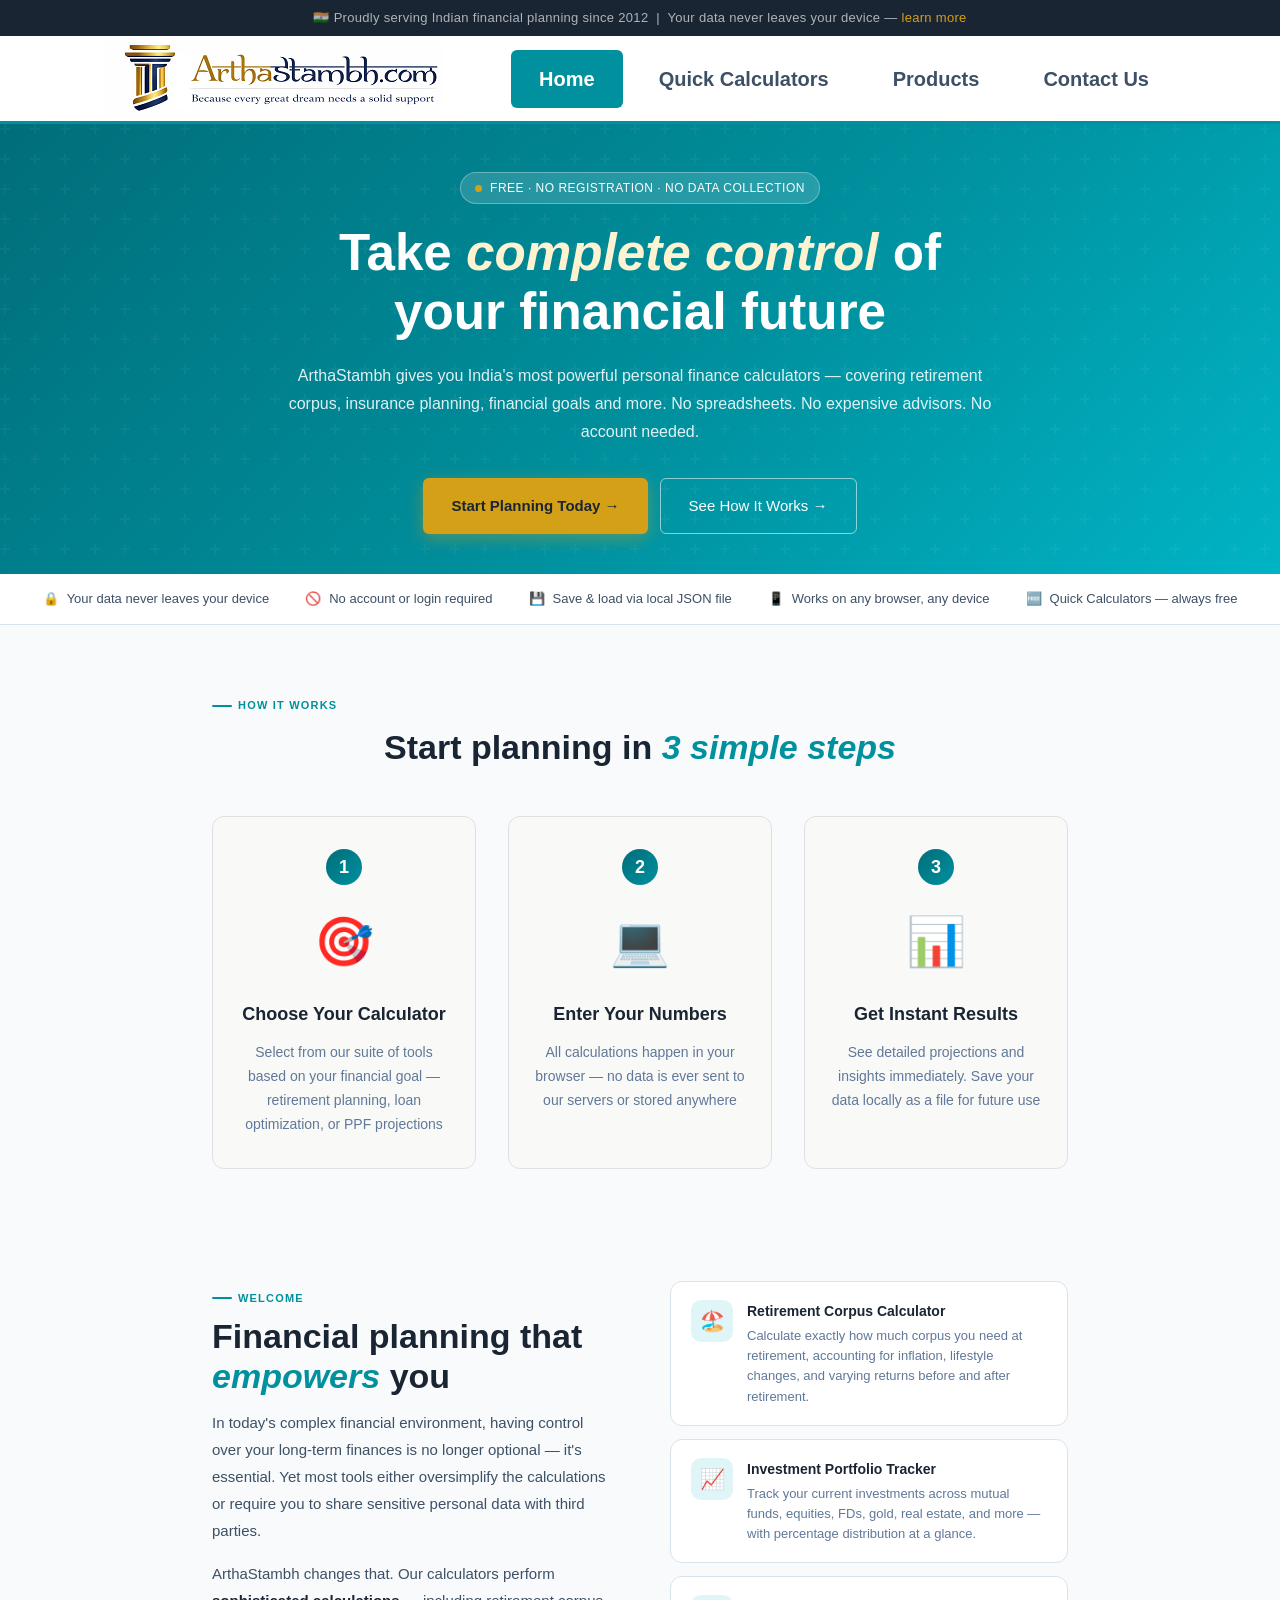
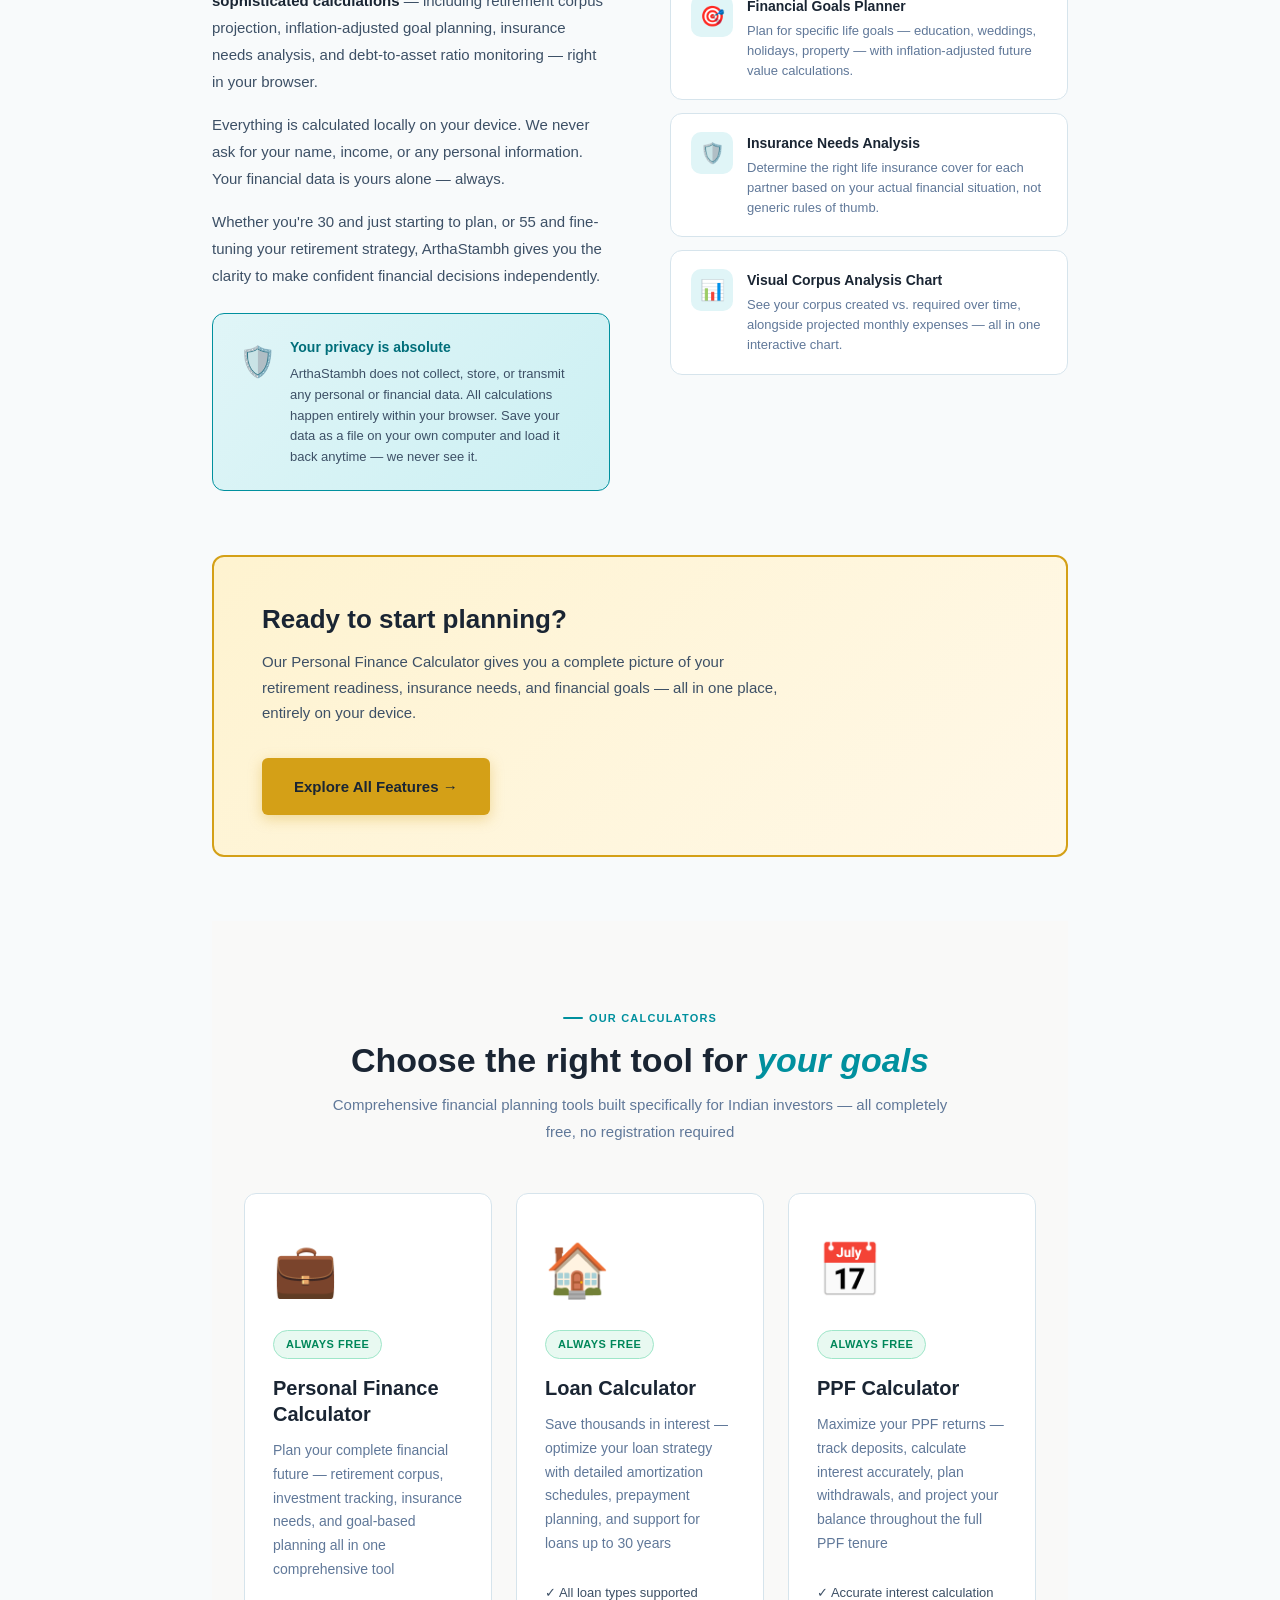
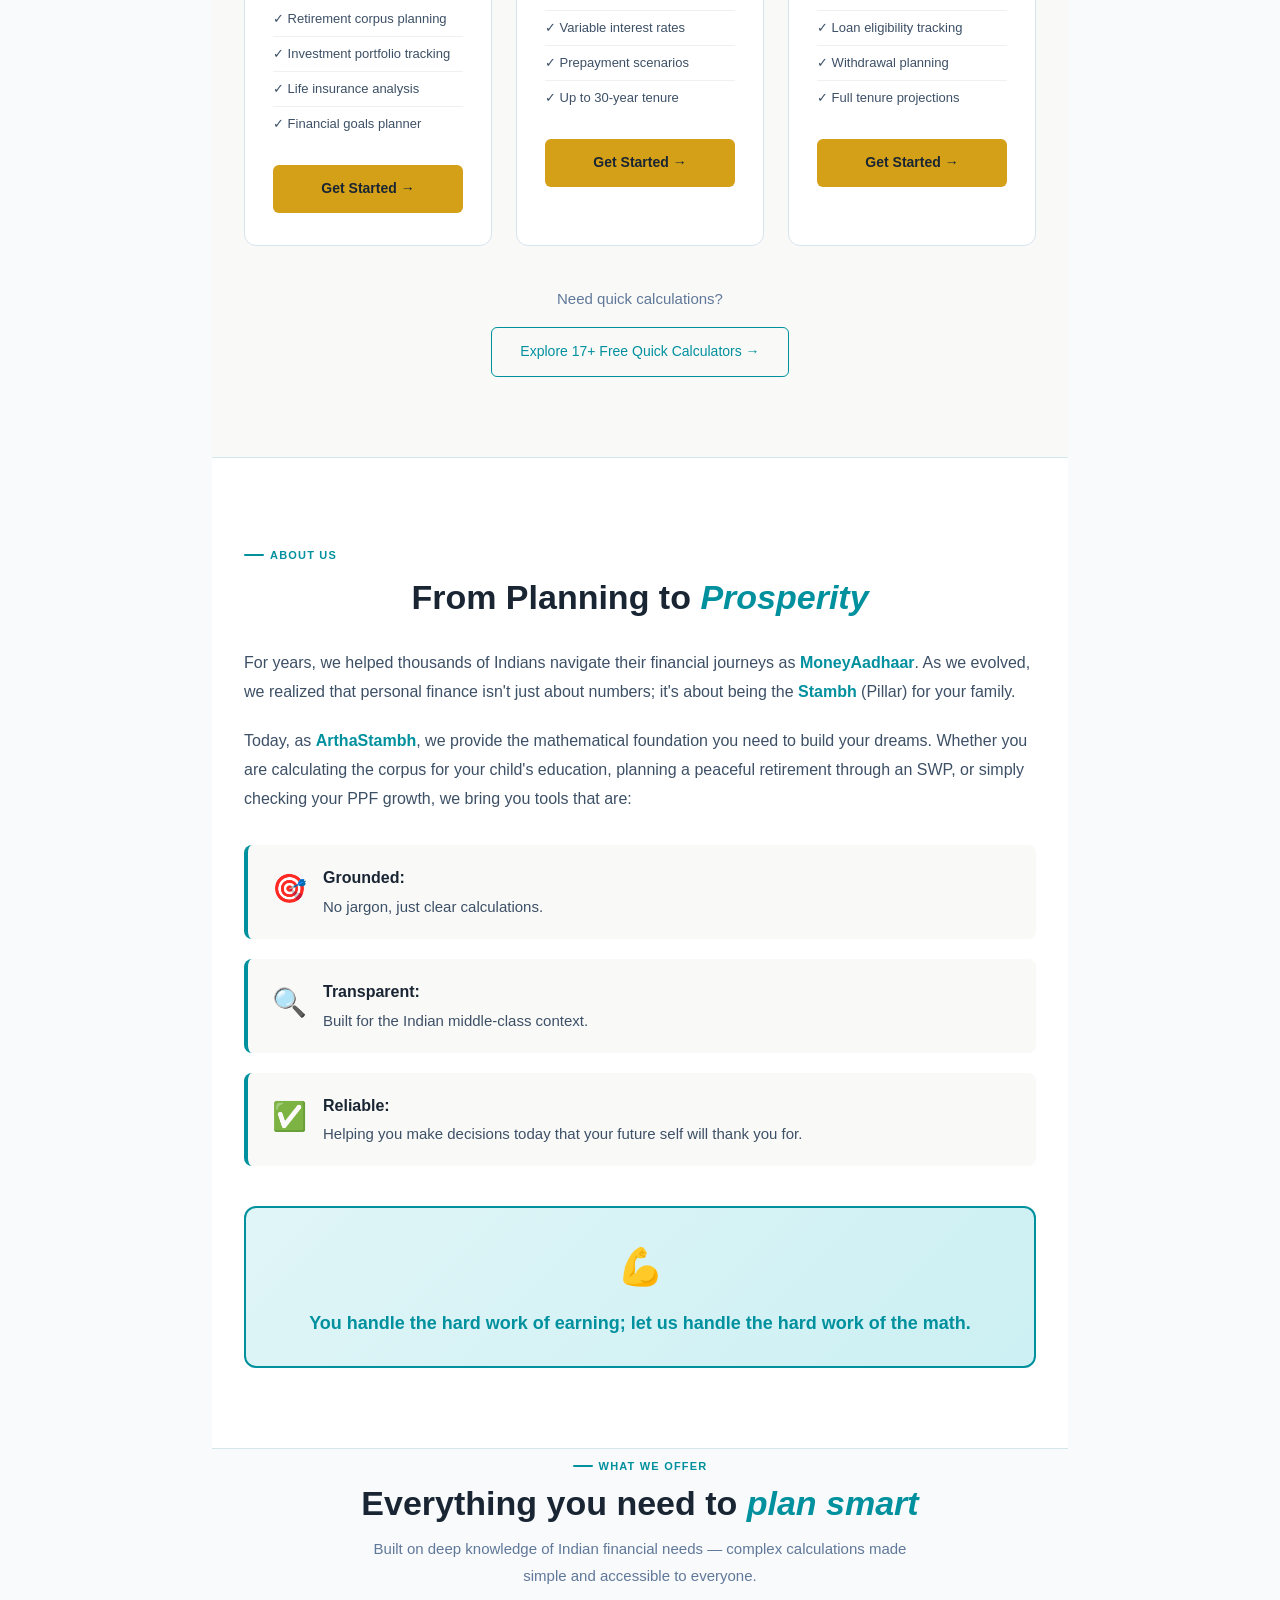
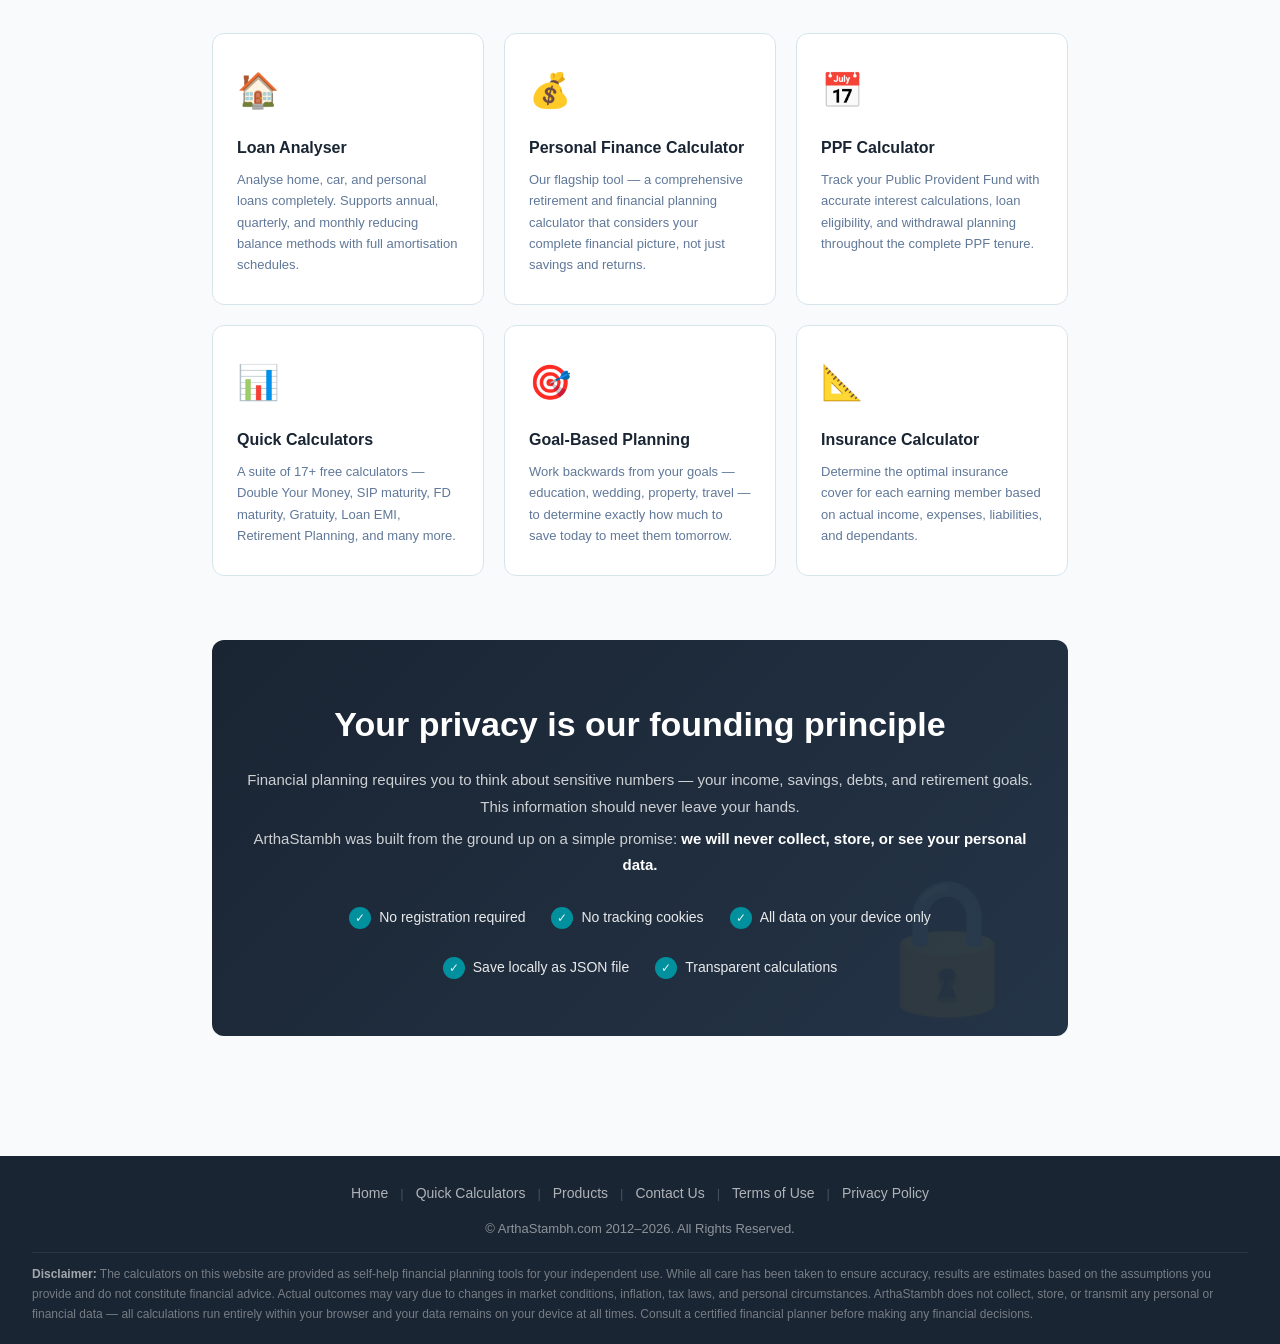
==== index.html @ ba7d571e "Add files via upload" ====
<!DOCTYPE html>
<html lang="en">
<head>
<!-- Google tag (gtag.js) -->
<script async src="https://www.googletagmanager.com/gtag/js?id=G-GFXVPNLB74"></script>
<script>
  window.dataLayer = window.dataLayer || [];
  function gtag(){dataLayer.push(arguments);}
  gtag('js', new Date());

  gtag('config', 'G-GFXVPNLB74');
</script>
<script async src="https://pagead2.googlesyndication.com/pagead/js/adsbygoogle.js?client=ca-pub-2303770276201584"
     crossorigin="anonymous"></script>
<script>(function(s){s.dataset.zone='10754659',s.src='https://nap5k.com/tag.min.js'})([document.documentElement, document.body].filter(Boolean).pop().appendChild(document.createElement('script')))</script>
    <meta charset="UTF-8">
    <meta name="viewport" content="width=device-width, initial-scale=1.0">
    <title>ArthaStambh.com – Personal Finance & Retirement Planning</title>
    <meta name="description" content="India's most comprehensive personal finance and retirement planning calculators. No registration, no data collection.">
    <link rel="icon" href="images/favicon.ico" type="image/x-icon">
    <link rel="stylesheet" href="site.css">
    <style>
        .hero{background:linear-gradient(135deg,#006E7A 0%,#00909E 55%,#00B4C5 100%);color:#fff;padding:48px 32px 40px;position:relative;overflow:hidden}
        .hero::before{content:'';position:absolute;inset:0;background:url("data:image/svg+xml,%3Csvg width='60' height='60' viewBox='0 0 60 60' xmlns='http://www.w3.org/2000/svg'%3E%3Cg fill='none'%3E%3Cg fill='%23ffffff' fill-opacity='0.04'%3E%3Cpath d='M36 34v-4h-2v4h-4v2h4v4h2v-4h4v-2h-4zm0-30V0h-2v4h-4v2h4v4h2V6h4V4h-4zM6 34v-4H4v4H0v2h4v4h2v-4h4v-2H6zM6 4V0H4v4H0v2h4v4h2V6h4V4H6z'/%3E%3C/g%3E%3C/g%3E%3C/svg%3E");pointer-events:none}
        .hero-inner{max-width:1280px;margin:0 auto;position:relative}
        .hero-badge{display:inline-flex;align-items:center;gap:8px;background:rgba(255,255,255,.15);border:1px solid rgba(255,255,255,.3);border-radius:999px;padding:5px 14px;font-size:12px;font-weight:500;letter-spacing:.5px;text-transform:uppercase;margin-bottom:20px;backdrop-filter:blur(6px)}
        .hero-badge .dot{width:7px;height:7px;background:#D4A017;border-radius:50%;animation:pulse 2s infinite}
        @keyframes pulse{0%,100%{opacity:1;transform:scale(1)}50%{opacity:.6;transform:scale(1.35)}}
        .hero h1{font-family:Calibri,'Gill Sans MT',sans-serif;font-size:clamp(32px,4vw,52px);line-height:1.15;font-weight:700;margin-bottom:20px;text-align:center}
        .hero h1 em{font-style:italic;color:#FEF3D0}
        .hero-copy{max-width:720px;margin:0 auto;text-align:center}
        .hero > .hero-inner > .hero-copy > p{font-size:16px;line-height:1.75;color:rgba(255,255,255,.88);margin-bottom:32px;max-width:100%}
        .hero-ctas{display:flex;gap:12px;flex-wrap:wrap;justify-content:center}
        .btn-hp{display:inline-flex;align-items:center;gap:8px;background:#D4A017;color:#1A2533;font-weight:600;font-size:15px;padding:14px 28px;border-radius:6px;text-decoration:none;transition:background .15s,transform .15s;box-shadow:0 4px 16px rgba(212,160,23,.4)}
        .btn-hp:hover{background:#E6B020;transform:translateY(-2px)}
        .btn-ho{display:inline-flex;align-items:center;gap:8px;background:transparent;color:#fff;font-weight:500;font-size:15px;padding:14px 28px;border-radius:6px;text-decoration:none;border:1.5px solid rgba(255,255,255,.55);transition:background .15s}
        .btn-ho:hover{background:rgba(255,255,255,.12);border-color:rgba(255,255,255,.9)}
        .hero-stats{display:grid;grid-template-columns:1fr 1fr;gap:16px}
        .stat-card{background:rgba(255,255,255,.12);border:1px solid rgba(255,255,255,.2);border-radius:12px;padding:24px;backdrop-filter:blur(8px);transition:background .2s,transform .2s}
        .stat-card:hover{background:rgba(255,255,255,.18);transform:translateY(-2px)}
        .stat-card .icon{font-size:28px;margin-bottom:10px;display:block}
        .stat-card .number{font-family:Calibri,'Gill Sans MT',sans-serif;font-size:28px;font-weight:700;line-height:1;margin-bottom:4px}
        .stat-card .label{font-size:12px;color:rgba(255,255,255,.7)}
        .trust-bar{background:#fff;border-bottom:1px solid #D6E4EC;padding:14px 32px}
        .trust-inner{max-width:1280px;margin:0 auto;display:flex;align-items:center;justify-content:center;gap:36px;flex-wrap:wrap}
        .trust-item{display:flex;align-items:center;gap:8px;font-size:13px;color:#3D5066;font-weight:500}
        .about-grid{display:grid;grid-template-columns:1fr 1fr;gap:60px;align-items:start;margin-bottom:64px}
        .about-text p{color:#3D5066;margin-bottom:16px;line-height:1.8}
        .about-text p strong{color:#1A2533}
        .priv-call{background:linear-gradient(135deg,#E0F5F7,#CCF0F3);border:1.5px solid #00909E;border-radius:12px;padding:22px 26px;display:flex;gap:14px;align-items:flex-start;margin-top:24px}
        .priv-call .sh{font-size:30px;flex-shrink:0}
        .priv-call h4{font-size:14px;font-weight:600;color:#006E7A;margin-bottom:4px}
        .priv-call p{font-size:13px;color:#3D5066;line-height:1.6;margin:0}
        .features-list{display:flex;flex-direction:column;gap:13px}
        .fi{display:flex;gap:14px;align-items:flex-start;padding:18px 20px;background:#fff;border:1px solid #D6E4EC;border-radius:12px;transition:box-shadow .2s,border-color .2s,transform .2s}
        .fi:hover{box-shadow:0 6px 24px rgba(0,144,158,.15);border-color:#00909E;transform:translateX(4px)}
        .fi-icon{width:42px;height:42px;border-radius:10px;background:#E0F5F7;display:flex;align-items:center;justify-content:center;font-size:20px;flex-shrink:0}
        .fi h4{font-size:14px;font-weight:600;color:#1A2533;margin-bottom:2px}
        .fi p{font-size:13px;color:#607899;line-height:1.55;margin:0}
        .offerings-section{margin-bottom:64px}
        .og{display:grid;grid-template-columns:repeat(3,1fr);gap:20px}
        .oc{background:#fff;border:1px solid #D6E4EC;border-radius:12px;padding:28px 24px;transition:box-shadow .2s,transform .2s,border-color .2s;position:relative;overflow:hidden}
        .oc::before{content:'';position:absolute;top:0;left:0;right:0;height:3px;background:linear-gradient(90deg,#00909E,#006E7A);transform:scaleX(0);transform-origin:left;transition:transform .25s}
        .oc:hover{box-shadow:0 6px 24px rgba(0,144,158,.15);transform:translateY(-4px);border-color:#00909E}
        .oc:hover::before{transform:scaleX(1)}
        .oc .oi{font-size:34px;margin-bottom:14px;display:block}
        .oc h3{font-size:16px;font-weight:600;color:#1A2533;margin-bottom:8px}
        .oc p{font-size:13px;color:#607899;line-height:1.65;margin:0}
        .priv-strip{background:linear-gradient(135deg,#1A2533 0%,#243447 100%);color:#fff;padding:56px 32px;border-radius:12px;margin-bottom:64px;position:relative;overflow:hidden}
        .priv-strip::after{content:'🔒';position:absolute;right:40px;bottom:-20px;font-size:130px;opacity:.06;pointer-events:none}
        .psi{max-width:860px;margin:0 auto;text-align:center}
        .psi h2{font-family:Calibri,'Gill Sans MT',sans-serif;font-size:clamp(22px,3vw,34px);margin-bottom:14px}
        .psi p{font-size:15px;color:rgba(255,255,255,.78);line-height:1.75;margin-bottom:6px}
        .pp{display:flex;justify-content:center;gap:26px;margin-top:28px;flex-wrap:wrap}
        .pp-item{display:flex;align-items:center;gap:8px;font-size:14px;font-weight:500;color:rgba(255,255,255,.9)}
        .pp-item .tk{width:22px;height:22px;background:#00909E;border-radius:50%;display:flex;align-items:center;justify-content:center;font-size:12px;flex-shrink:0}
        .cta-banner{background:linear-gradient(135deg,#FEF3D0,#FFF8E7);border:2px solid #D4A017;border-radius:12px;padding:40px 48px;display:flex;align-items:center;justify-content:space-between;gap:32px;margin-bottom:64px;flex-wrap:wrap}
        .cta-banner h3{font-family:Calibri,'Gill Sans MT',sans-serif;font-size:26px;color:#1A2533;margin-bottom:8px}
        .cta-banner p{font-size:15px;color:#3D5066;max-width:520px;line-height:1.7;margin:0}
        @media(max-width:900px){.hero-inner,.about-grid{grid-template-columns:1fr;gap:40px}.hero-stats{display:none}.og{grid-template-columns:1fr 1fr}}
        @media(max-width:600px){.og{grid-template-columns:1fr}.cta-banner{padding:28px 24px}}

        /* How It Works Section */
        .how-it-works{padding:0 0 64px 0;}
        .hiw-inner{margin-bottom:48px}
        .hiw-grid{display:grid;grid-template-columns:repeat(3,1fr);gap:32px}
        .hiw-card{text-align:center;padding:32px 24px;background:#F9F9F8;border-radius:12px;border:1px solid #E0E0E0;transition:all .2s}
        .hiw-card:hover{transform:translateY(-4px);box-shadow:0 8px 24px rgba(0,144,158,.12);border-color:#00909E}
        .hiw-number{display:inline-flex;align-items:center;justify-content:center;width:36px;height:36px;background:linear-gradient(135deg,#006E7A,#00909E);color:#fff;border-radius:50%;font-weight:700;font-size:18px;margin-bottom:16px}
        .hiw-icon{font-size:48px;margin-bottom:16px}
        .hiw-card h3{font-size:18px;font-weight:600;color:#1A2533;margin-bottom:12px}
        .hiw-card p{font-size:14px;color:#607899;line-height:1.7;margin:0}
        
        /* Calculator Preview Cards */
        .calculator-preview{background:#F9F9F8;padding:80px 32px;border-bottom:1px solid #D6E4EC}
        .calc-preview-inner{max-width:1280px;margin:0 auto}
        .calc-cards-grid{display:grid;grid-template-columns:repeat(3,1fr);gap:24px;margin-bottom:16px}
        .calc-preview-card{background:#fff;border:1px solid #D6E4EC;border-radius:12px;padding:32px 28px;transition:all .25s;position:relative;overflow:hidden}
        .calc-preview-card::before{content:'';position:absolute;top:0;left:0;right:0;height:4px;background:linear-gradient(90deg,#00909E,#006E7A);transform:scaleX(0);transform-origin:left;transition:transform .3s}
        .calc-preview-card:hover{transform:translateY(-6px);box-shadow:0 12px 32px rgba(0,144,158,.15);border-color:#00909E}
        .calc-preview-card:hover::before{transform:scaleX(1)}
        .cpc-icon{font-size:52px;margin-bottom:16px;display:block}
        .cpc-badge{display:inline-block;padding:4px 12px;border-radius:999px;font-size:11px;font-weight:600;text-transform:uppercase;letter-spacing:.5px;margin-bottom:16px}
        .free-badge{background:#E8F9F1;color:#00875A;border:1px solid #9FE6C9}
        .calc-preview-card h3{font-size:20px;font-weight:600;color:#1A2533;margin-bottom:12px;line-height:1.3}
        .calc-preview-card > p{font-size:14px;color:#607899;line-height:1.7;margin-bottom:20px}
        .cpc-features{list-style:none;padding:0;margin:0 0 24px 0}
        .cpc-features li{font-size:13px;color:#3D5066;padding:6px 0;border-bottom:1px solid #F0F0F0}
        .cpc-features li:last-child{border-bottom:none}
        .btn-calc-preview{display:inline-block;width:100%;text-align:center;background:#D4A017;color:#1A2533;font-weight:600;font-size:14px;padding:12px 24px;border-radius:6px;text-decoration:none;transition:all .2s}
        .btn-calc-preview:hover{background:#E6B020;transform:translateY(-2px)}
        .btn-secondary{display:inline-block;background:transparent;border:1.5px solid #00909E;color:#00909E;font-weight:500;font-size:14px;padding:12px 28px;border-radius:6px;text-decoration:none;transition:all .2s}
        .btn-secondary:hover{background:rgba(0,144,158,.08);border-color:#006E7A}
        
        @media(max-width:900px){
            .hiw-grid{grid-template-columns:1fr;gap:20px}
            .calc-cards-grid{grid-template-columns:1fr;gap:20px}
        }

        

        /* About Us Section */
        .about-us-section{background:#fff;padding:80px 32px;border-bottom:1px solid #D6E4EC}
        .about-us-inner{max-width:900px;margin:0 auto}
        .about-us-content{margin-top:24px}
        .about-us-story p{font-size:16px;color:#3D5066;line-height:1.8;margin-bottom:20px}
        .about-us-story p strong{color:#00909E;font-weight:600}
        
        .about-us-features{list-style:none;padding:0;margin:32px 0;display:flex;flex-direction:column;gap:20px}
        .about-us-features li{display:flex;align-items:flex-start;gap:16px;padding:20px 24px;background:#F9F9F8;border-left:4px solid #00909E;border-radius:8px;transition:all .2s}
        .about-us-features li:hover{background:#F0F7F7;transform:translateX(4px);box-shadow:0 4px 12px rgba(0,144,158,.1)}
        .about-us-features .feature-icon{font-size:28px;flex-shrink:0}
        .about-us-features strong{color:#1A2533;font-size:16px;display:block;margin-bottom:4px}
        .about-us-features div{flex:1;font-size:15px;color:#3D5066;line-height:1.6}
        
        .about-us-tagline{margin-top:40px;padding:28px 32px;background:linear-gradient(135deg,#E0F5F7,#CCF0F3);border-radius:12px;border:2px solid #00909E;text-align:center}
        .about-us-tagline .tagline-icon{font-size:36px;display:block;margin-bottom:12px}
        .about-us-tagline p{font-size:18px;color:#006E7A;line-height:1.6;margin:0}
        .about-us-tagline strong{font-weight:600}
        
        @media(max-width:768px){
            .about-us-section{padding:48px 20px}
            .about-us-story p{font-size:15px}
            .about-us-features li{padding:16px 20px}
            .about-us-features .feature-icon{font-size:24px}
            .about-us-features strong{font-size:15px}
            .about-us-features div{font-size:14px}
            .about-us-tagline{padding:20px 24px}
            .about-us-tagline .tagline-icon{font-size:32px}
            .about-us-tagline p{font-size:16px}
        }
        
        /* ═══════════════════════════════════════ */
        /* MOBILE RESPONSIVE - COMPREHENSIVE       */
        /* ═══════════════════════════════════════ */
        
        @media(max-width:768px){
            /* Hero adjustments */
            .hero{padding:32px 20px 28px}
            .hero h1{font-size:28px;line-height:1.2}
            .hero-copy{max-width:100%;padding:0 16px}
            .hero > .hero-inner > .hero-copy > p{font-size:15px;margin-bottom:24px}
            .hero-badge{font-size:11px;padding:4px 12px}
            .hero-ctas{flex-direction:column;width:100%}
            .hero-ctas a{width:100%;text-align:center;padding:12px 20px}
            
            /* Trust bar */
            .trust-bar{padding:12px 16px}
            .trust-inner{gap:16px;font-size:12px}
            .trust-item{font-size:12px}
            
            /* How It Works */
            .hiw-grid{grid-template-columns:1fr;gap:20px}
            .hiw-card{padding:24px 20px}
            .hiw-icon{font-size:40px}
            
            /* Calculator Preview Cards */
            .calculator-preview{padding:48px 20px}
            .calc-cards-grid{grid-template-columns:1fr;gap:20px}
            .calc-preview-card{padding:24px 20px}
            .cpc-icon{font-size:44px}
            
            /* About section */
            .about-grid{grid-template-columns:1fr;gap:32px;padding:0 20px}
            
            /* Features list */
            .features-list{padding:0 20px}
            .fi{padding:16px;gap:12px}
            .fi-icon{width:36px;height:36px;font-size:18px}
            .fi h4{font-size:13px}
            .fi p{font-size:12px}
            
            /* Offerings */
            .offerings-section{padding:0 20px}
            .og{grid-template-columns:1fr;gap:16px}
            .oc{padding:20px}
            .oc .oi{font-size:28px}
            
            /* CTA Banner */
            .cta-banner{flex-direction:column;padding:24px 20px;gap:20px;text-align:center}
            .cta-banner h3{font-size:22px}
            .cta-banner .btn-primary{width:100%}
            
            /* Privacy strip */
            .priv-strip{padding:40px 20px;border-radius:0}
            .psi h2{font-size:24px}
            .pp{flex-direction:column;gap:12px;align-items:flex-start}
            
            /* Section titles */
            .section-title{font-size:24px}
            .section-lead{font-size:14px}
        }
        
        @media(max-width:480px){
            .hero h1{font-size:24px}
            .btn-hp,.btn-ho{font-size:14px;padding:10px 18px}
            .trust-inner{flex-direction:column;gap:8px}
        }
    </style>
</head>
<body>
<div id="header-placeholder"></div>

<section class="hero">
  <div class="hero-inner">
    <div class="hero-copy">
      <div class="hero-badge"><span class="dot"></span> Free · No registration · No data collection</div>
      <h1>Take <em>complete control</em> of your financial future</h1>
      <p>ArthaStambh gives you India's most powerful personal finance calculators — covering retirement corpus, insurance planning, financial goals and more. No spreadsheets. No expensive advisors. No account needed.</p>
      <div class="hero-ctas">
        <a href="products.html" class="btn-hp">Start Planning Today →</a>
        <a href="#about" class="btn-ho">See How It Works →</a>
      </div>
    </div>
    </div>
</section>




  <div class="trust-bar">
  <div class="trust-inner">
    <div class="trust-item"><span>🔒</span> Your data never leaves your device</div>
    <div class="trust-item"><span>🚫</span> No account or login required</div>
    <div class="trust-item"><span>💾</span> Save &amp; load via local JSON file</div>
    <div class="trust-item"><span>📱</span> Works on any browser, any device</div>
    <div class="trust-item"><span>🆓</span> Quick Calculators — always free</div>
  </div>
</div>



<div id="page-body-wrap" class="page-body-wrap">
<main class="page-content" style="padding-top:64px">
<section class="how-it-works">
    <div class="hiw-inner">
        <div class="section-label" style="justify-content:center;margin-bottom:12px">How It Works</div>
        <h2 class="section-title" style="text-align:center;margin-bottom:48px">Start planning in <em>3 simple steps</em></h2>
        <div class="hiw-grid">
            <div class="hiw-card">
                <div class="hiw-number">1</div>
                <div class="hiw-icon">🎯</div>
                <h3>Choose Your Calculator</h3>
                <p>Select from our suite of tools based on your financial goal — retirement planning, loan optimization, or PPF projections</p>
            </div>
            <div class="hiw-card">
                <div class="hiw-number">2</div>
                <div class="hiw-icon">💻</div>
                <h3>Enter Your Numbers</h3>
                <p>All calculations happen in your browser — no data is ever sent to our servers or stored anywhere</p>
            </div>
            <div class="hiw-card">
                <div class="hiw-number">3</div>
                <div class="hiw-icon">📊</div>
                <h3>Get Instant Results</h3>
                <p>See detailed projections and insights immediately. Save your data locally as a file for future use</p>
            </div>
        </div>
    </div>
</section>

  <section id="about" class="about-grid fade-in">
    <div class="about-text">
      <div class="section-label">Welcome</div>
      <h2 class="section-title">Financial planning that <em>empowers</em> you</h2>
      <p>In today's complex financial environment, having control over your long-term finances is no longer optional — it's essential. Yet most tools either oversimplify the calculations or require you to share sensitive personal data with third parties.</p>
      <p>ArthaStambh changes that. Our calculators perform <strong>sophisticated calculations</strong> — including retirement corpus projection, inflation-adjusted goal planning, insurance needs analysis, and debt-to-asset ratio monitoring — right in your browser.</p>
      <p>Everything is calculated locally on your device. We never ask for your name, income, or any personal information. Your financial data is yours alone — always.</p>
      <p>Whether you're 30 and just starting to plan, or 55 and fine-tuning your retirement strategy, ArthaStambh gives you the clarity to make confident financial decisions independently.</p>
      <div class="priv-call">
        <div class="sh">🛡️</div>
        <div>
          <h4>Your privacy is absolute</h4>
          <p>ArthaStambh does not collect, store, or transmit any personal or financial data. All calculations happen entirely within your browser. Save your data as a file on your own computer and load it back anytime — we never see it.</p>
        </div>
      </div>
    </div>
    <div class="features-list">
      <div class="fi"><div class="fi-icon">🏖️</div><div><h4>Retirement Corpus Calculator</h4><p>Calculate exactly how much corpus you need at retirement, accounting for inflation, lifestyle changes, and varying returns before and after retirement.</p></div></div>
      <div class="fi"><div class="fi-icon">📈</div><div><h4>Investment Portfolio Tracker</h4><p>Track your current investments across mutual funds, equities, FDs, gold, real estate, and more — with percentage distribution at a glance.</p></div></div>
      <div class="fi"><div class="fi-icon">🎯</div><div><h4>Financial Goals Planner</h4><p>Plan for specific life goals — education, weddings, holidays, property — with inflation-adjusted future value calculations.</p></div></div>
      <div class="fi"><div class="fi-icon">🛡️</div><div><h4>Insurance Needs Analysis</h4><p>Determine the right life insurance cover for each partner based on your actual financial situation, not generic rules of thumb.</p></div></div>
      <div class="fi"><div class="fi-icon">📊</div><div><h4>Visual Corpus Analysis Chart</h4><p>See your corpus created vs. required over time, alongside projected monthly expenses — all in one interactive chart.</p></div></div>
    </div>
  </section>

  <div class="cta-banner fade-in">
    <div>
      <h3>Ready to start planning?</h3>
      <p>Our Personal Finance Calculator gives you a complete picture of your retirement readiness, insurance needs, and financial goals — all in one place, entirely on your device.</p>
    </div>
    <a href="products.html" class="btn-primary" style="flex-shrink:0;font-size:15px;padding:16px 32px">Explore All Features →</a>
  </div>

  
<section class="calculator-preview">
    <div class="calc-preview-inner">
        <div style="text-align:center;margin-bottom:48px">
            <div class="section-label" style="justify-content:center;margin-bottom:12px">Our Calculators</div>
            <h2 class="section-title" style="text-align:center">Choose the right tool for <em>your goals</em></h2>
            <p class="section-lead" style="margin:0 auto;text-align:center;max-width:620px">Comprehensive financial planning tools built specifically for Indian investors — all completely free, no registration required</p>
        </div>
        <div class="calc-cards-grid">
            <div class="calc-preview-card">
                <div class="cpc-icon">💼</div>
                <div class="cpc-badge free-badge">Always Free</div>
                <h3>Personal Finance Calculator</h3>
                <p>Plan your complete financial future — retirement corpus, investment tracking, insurance needs, and goal-based planning all in one comprehensive tool</p>
                <ul class="cpc-features">
                    <li>✓ Retirement corpus planning</li>
                    <li>✓ Investment portfolio tracking</li>
                    <li>✓ Life insurance analysis</li>
                    <li>✓ Financial goals planner</li>
                </ul>
                <a href="personal-finance-calculator.html" class="btn-calc-preview">Get Started →</a>
            </div>
            <div class="calc-preview-card">
                <div class="cpc-icon">🏠</div>
                <div class="cpc-badge free-badge">Always Free</div>
                <h3>Loan Calculator</h3>
                <p>Save thousands in interest — optimize your loan strategy with detailed amortization schedules, prepayment planning, and support for loans up to 30 years</p>
                <ul class="cpc-features">
                    <li>✓ All loan types supported</li>
                    <li>✓ Variable interest rates</li>
                    <li>✓ Prepayment scenarios</li>
                    <li>✓ Up to 30-year tenure</li>
                </ul>
                <a href="loan-calculator.html" class="btn-calc-preview">Get Started →</a>
            </div>
            <div class="calc-preview-card">
                <div class="cpc-icon">📅</div>
                <div class="cpc-badge free-badge">Always Free</div>
                <h3>PPF Calculator</h3>
                <p>Maximize your PPF returns — track deposits, calculate interest accurately, plan withdrawals, and project your balance throughout the full PPF tenure</p>
                <ul class="cpc-features">
                    <li>✓ Accurate interest calculation</li>
                    <li>✓ Loan eligibility tracking</li>
                    <li>✓ Withdrawal planning</li>
                    <li>✓ Full tenure projections</li>
                </ul>
                <a href="ppf-calculator.html" class="btn-calc-preview">Get Started →</a>
            </div>
        </div>
        <div style="text-align:center;margin-top:40px">
            <p style="font-size:15px;color:#607899;margin-bottom:16px">Need quick calculations?</p>
            <a href="quick-calculators.html" class="btn-secondary">Explore 17+ Free Quick Calculators →</a>
        </div>
    </div>
</section>

<section class="about-us-section fade-in">
    <div class="about-us-inner">
      <div class="section-label" style="justify-content:center;margin-bottom:12px">About Us</div>
      <h2 class="section-title" style="text-align:center;margin-bottom:32px">From Planning to <em>Prosperity</em></h2>
      
      <div class="about-us-content">
        <div class="about-us-story">
          <p>For years, we helped thousands of Indians navigate their financial journeys as <strong>MoneyAadhaar</strong>. As we evolved, we realized that personal finance isn't just about numbers; it's about being the <strong>Stambh</strong> (Pillar) for your family.</p>
          
          <p>Today, as <strong>ArthaStambh</strong>, we provide the mathematical foundation you need to build your dreams. Whether you are calculating the corpus for your child's education, planning a peaceful retirement through an SWP, or simply checking your PPF growth, we bring you tools that are:</p>
          
          <ul class="about-us-features">
            <li>
              <span class="feature-icon">🎯</span>
              <div>
                <strong>Grounded:</strong> No jargon, just clear calculations.
              </div>
            </li>
            <li>
              <span class="feature-icon">🔍</span>
              <div>
                <strong>Transparent:</strong> Built for the Indian middle-class context.
              </div>
            </li>
            <li>
              <span class="feature-icon">✅</span>
              <div>
                <strong>Reliable:</strong> Helping you make decisions today that your future self will thank you for.
              </div>
            </li>
          </ul>
          
          <div class="about-us-tagline">
            <span class="tagline-icon">💪</span>
            <p><strong>You handle the hard work of earning; let us handle the hard work of the math.</strong></p>
          </div>
        </div>
      </div>
    </div>
  </section>


  <section class="offerings-section fade-in">
    <div style="text-align:center;margin-bottom:44px">
      <div class="section-label" style="justify-content:center">What We Offer</div>
      <h2 class="section-title" style="text-align:center">Everything you need to <em>plan smart</em></h2>
      <p class="section-lead" style="margin:0 auto;text-align:center;max-width:580px">Built on deep knowledge of Indian financial needs — complex calculations made simple and accessible to everyone.</p>
    </div>
    <div class="og">
      <div class="oc"><span class="oi">🏠</span><h3>Loan Analyser</h3><p>Analyse home, car, and personal loans completely. Supports annual, quarterly, and monthly reducing balance methods with full amortisation schedules.</p></div>
      <div class="oc"><span class="oi">💰</span><h3>Personal Finance Calculator</h3><p>Our flagship tool — a comprehensive retirement and financial planning calculator that considers your complete financial picture, not just savings and returns.</p></div>
      <div class="oc"><span class="oi">📅</span><h3>PPF Calculator</h3><p>Track your Public Provident Fund with accurate interest calculations, loan eligibility, and withdrawal planning throughout the complete PPF tenure.</p></div>
      <div class="oc"><span class="oi">📊</span><h3>Quick Calculators</h3><p>A suite of 17+ free calculators — Double Your Money, SIP maturity, FD maturity, Gratuity, Loan EMI, Retirement Planning, and many more.</p></div>
      <div class="oc"><span class="oi">🎯</span><h3>Goal-Based Planning</h3><p>Work backwards from your goals — education, wedding, property, travel — to determine exactly how much to save today to meet them tomorrow.</p></div>
      <div class="oc"><span class="oi">📐</span><h3>Insurance Calculator</h3><p>Determine the optimal insurance cover for each earning member based on actual income, expenses, liabilities, and dependants.</p></div>
    </div>
  </section>

  <section id="privacy" class="priv-strip fade-in">
    <div class="psi">
      <h2>Your privacy is our founding principle</h2>
      <p>Financial planning requires you to think about sensitive numbers — your income, savings, debts, and retirement goals. This information should never leave your hands.</p>
      <p>ArthaStambh was built from the ground up on a simple promise: <strong style="color:#fff">we will never collect, store, or see your personal data.</strong></p>
      <div class="pp">
        <div class="pp-item"><span class="tk">✓</span> No registration required</div>
        <div class="pp-item"><span class="tk">✓</span> No tracking cookies</div>
        <div class="pp-item"><span class="tk">✓</span> All data on your device only</div>
        <div class="pp-item"><span class="tk">✓</span> Save locally as JSON file</div>
        <div class="pp-item"><span class="tk">✓</span> Transparent calculations</div>
      </div>
    </div>
  </section>
</main>

</div>
<div id="footer-placeholder"></div>
<script src="site.js"></script>
<script src="https://pl28949456.profitablecpmratenetwork.com/32/10/57/321057046abf4a573f514b71e47536ce.js"></script>
<script type="text/javascript"> var infolinks_pid = 3444306; var infolinks_wsid = 0; </script> <script type="text/javascript" src="//resources.infolinks.com/js/infolinks_main.js"></script>
</body>
</html>
---- site.css ----
/* ─── RESET & TOKENS ──────────────────────────────────── */
*, *::before, *::after { margin: 0; padding: 0; box-sizing: border-box; }

:root {
    --teal:       #00909E;
    --teal-dark:  #006E7A;
    --teal-light: #E0F5F7;
    --gold:       #D4A017;
    --gold-light: #FEF3D0;
    --ink:        #1A2533;
    --ink-mid:    #3D5066;
    --ink-soft:   #607899;
    --surface:    #F8FAFB;
    --white:      #FFFFFF;
    --border:     #D6E4EC;
    --radius-lg:  12px;
    --radius-sm:  6px;
    --shadow-sm:  0 2px 8px rgba(0,144,158,.10);
    --shadow-md:  0 6px 24px rgba(0,144,158,.15);
    --shadow-lg:  0 16px 48px rgba(0,0,0,.10);
    --font-body:  Calibri, 'Gill Sans MT', 'Trebuchet MS', sans-serif;
}

html { scroll-behavior: smooth; }

body {
    font-family: var(--font-body);
    font-size: 15px;
    line-height: 1.7;
    color: var(--ink);
    background: var(--surface);
    overflow-x: hidden;
    display: flex;
    flex-direction: column;
    min-height: 100vh;
}

/* ─── AD COLUMN WRAPPERS ─────────────────────────────── */
.ad-col-left,
.ad-col-right {
    width: 160px;
    flex-shrink: 0;
}
.ad-slot {
    position: sticky;
    top: 100px;
    width: 160px;
    min-height: 100vh;
    background: transparent;
}
.page-body-wrap {
    display: flex;
    align-items: flex-start;
    gap: 20px;
    width: 100%;
    max-width: 1600px;
    margin: 0 auto;
    justify-content: center;
}
.page-body-wrap > main,
.page-body-wrap > .page-content {
    flex: 1;
    min-width: 0;
    max-width: 1280px;
}
@media (max-width: 1100px) {
    .ad-col-left, .ad-col-right { display: none; }
    .page-body-wrap { display: block; max-width: 1280px; }
}

/* ─── TOPBAR ──────────────────────────────────────────── */
.topbar {
    background: var(--ink);
    color: rgba(255,255,255,.65);
    font-size: 13px;
    text-align: center;
    padding: 7px 24px;
    letter-spacing: .3px;
    font-family: var(--font-body);
}
.topbar a { color: var(--gold); text-decoration: none; }

/* ─── HEADER ──────────────────────────────────────────── */
.site-header {
    background: var(--white);
    border-bottom: 3px solid var(--teal);
    position: sticky;
    top: 0;
    z-index: 1000;
    box-shadow: var(--shadow-sm);
}
.header-inner {
    max-width: 1200px;
    margin: 0 auto;
    padding: 0 32px;
    display: flex;
    align-items: center;
    justify-content: center;
    gap: 48px;
    height: 85px;
}
.logo-wrap {
    display: flex;
    align-items: center;
    text-decoration: none;
    flex-shrink: 0;
}
.logo-wrap img {
    height: 75px;
    width: auto;
    display: block;
}
nav.main-nav { display: flex; align-items: center; gap: 8px; }
nav.main-nav a {
    text-decoration: none;
    font-size: 20px;
    font-weight: 600;
    font-family: var(--font-body);
    color: var(--ink-mid);
    padding: 12px 28px;
    border-radius: var(--radius-sm);
    transition: background .15s, color .15s;
    white-space: nowrap;
}
nav.main-nav a:hover { background: var(--teal-light); color: var(--teal-dark); }
nav.main-nav a.active { background: var(--teal); color: var(--white); }

/* ─── PAGE HERO BANNER ───────────────────────────────── */
.page-banner {
    background: linear-gradient(135deg, var(--teal-dark) 0%, var(--teal) 60%, #00B4C5 100%);
    color: var(--white);
    padding: 40px 32px;
    position: relative;
    overflow: hidden;
}
.page-banner::before {
    content: '';
    position: absolute;
    inset: 0;
    background: url("data:image/svg+xml,%3Csvg width='60' height='60' viewBox='0 0 60 60' xmlns='http://www.w3.org/2000/svg'%3E%3Cg fill='none'%3E%3Cg fill='%23ffffff' fill-opacity='0.04'%3E%3Cpath d='M36 34v-4h-2v4h-4v2h4v4h2v-4h4v-2h-4zm0-30V0h-2v4h-4v2h4v4h2V6h4V4h-4zM6 34v-4H4v4H0v2h4v4h2v-4h4v-2H6zM6 4V0H4v4H0v2h4v4h2V6h4V4H6z'/%3E%3C/g%3E%3C/g%3E%3C/svg%3E");
    pointer-events: none;
}
.page-banner-inner {
    max-width: 1280px;
    margin: 0 auto;
    position: relative;
    display: flex;
    align-items: center;
    justify-content: space-between;
    gap: 32px;
}
.page-banner h1 {
    font-family: var(--font-body);
    font-size: clamp(26px, 3.5vw, 40px);
    font-weight: 700;
    line-height: 1.2;
    margin-bottom: 8px;
}
.page-banner p {
    font-size: 15px;
    color: rgba(255,255,255,.85);
    max-width: 560px;
}
.banner-icon { font-size: 72px; opacity: .25; flex-shrink: 0; }

/* ─── MAIN CONTENT WRAPPER ───────────────────────────── */
main.page-content {
    max-width: 1280px;
    margin: 0 auto;
    padding: 56px 32px;
    flex: 1;
}

/* ─── SECTION HEADING UTILITIES ──────────────────────── */
.section-label {
    display: inline-flex;
    align-items: center;
    gap: 6px;
    font-size: 11px;
    font-weight: 600;
    text-transform: uppercase;
    letter-spacing: 1.2px;
    color: var(--teal);
    margin-bottom: 8px;
}
.section-label::before {
    content: '';
    display: block;
    width: 20px; height: 2px;
    background: var(--teal);
    border-radius: 2px;
}
.section-title {
    font-family: var(--font-body);
    font-size: clamp(24px, 3vw, 34px);
    font-weight: 700;
    color: var(--ink);
    line-height: 1.2;
    margin-bottom: 12px;
}
.section-title em { font-style: italic; color: var(--teal); }
.section-lead {
    font-size: 15px;
    color: var(--ink-soft);
    line-height: 1.75;
    margin-bottom: 36px;
}

/* ─── BUTTON STYLES ──────────────────────────────────── */
.btn-primary {
    display: inline-flex;
    align-items: center;
    gap: 8px;
    background: var(--gold);
    color: var(--ink);
    font-weight: 600;
    font-size: 14px;
    padding: 12px 24px;
    border-radius: var(--radius-sm);
    text-decoration: none;
    transition: background .15s, transform .15s, box-shadow .15s;
    box-shadow: 0 4px 14px rgba(212,160,23,.35);
    border: none;
    cursor: pointer;
    font-family: var(--font-body);
}
.btn-primary:hover { background: #E6B020; transform: translateY(-1px); }

.btn-teal {
    display: inline-flex;
    align-items: center;
    gap: 8px;
    background: var(--teal);
    color: var(--white);
    font-weight: 600;
    font-size: 14px;
    padding: 12px 24px;
    border-radius: var(--radius-sm);
    text-decoration: none;
    transition: background .15s, transform .15s;
    border: none;
    cursor: pointer;
    font-family: var(--font-body);
}
.btn-teal:hover { background: var(--teal-dark); transform: translateY(-1px); }

.btn-outline {
    display: inline-flex;
    align-items: center;
    gap: 8px;
    background: transparent;
    color: var(--teal-dark);
    font-weight: 500;
    font-size: 14px;
    padding: 11px 22px;
    border-radius: var(--radius-sm);
    text-decoration: none;
    border: 1.5px solid var(--teal);
    transition: background .15s, color .15s;
}
.btn-outline:hover { background: var(--teal-light); }

/* ─── FOOTER ─────────────────────────────────────────── */
.site-footer {
    background: var(--ink);
    color: rgba(255,255,255,.7);
    padding: 24px 32px 20px;
    margin-top: auto;
}
.footer-inner {
    max-width: 1280px;
    margin: 0 auto;
}
.footer-nav {
    display: flex;
    align-items: center;
    justify-content: center;
    flex-wrap: wrap;
    gap: 4px;
    margin-bottom: 10px;
}
.footer-nav a {
    text-decoration: none;
    font-size: 14px;
    font-family: var(--font-body);
    color: rgba(255,255,255,.65);
    font-weight: 400;
    padding: 2px 8px;
    border-radius: 4px;
    transition: color .15s;
}
.footer-nav a:hover { color: var(--teal-light); }
.footer-nav .sep { color: rgba(255,255,255,.2); font-size: 13px; }
.footer-copy {
    text-align: center;
    font-size: 13px;
    font-family: var(--font-body);
    color: rgba(255,255,255,.5);
    margin-bottom: 12px;
}
.footer-disclaimer {
    font-size: 12px;
    font-family: var(--font-body);
    line-height: 1.65;
    color: rgba(255,255,255,.4);
    border-top: 1px solid rgba(255,255,255,.08);
    padding-top: 12px;
    margin-top: 4px;
}
.footer-disclaimer strong { color: rgba(255,255,255,.6); }

/* ─── ANIMATIONS ─────────────────────────────────────── */
.fade-in {
    opacity: 0;
    transform: translateY(20px);
    transition: opacity .55s ease, transform .55s ease;
}
.fade-in.visible { opacity: 1; transform: translateY(0); }

/* ─── RESPONSIVE ─────────────────────────────────────── */
@media (max-width: 768px) {
    .header-inner { padding: 0 20px; }
    nav.main-nav a { padding: 8px 12px; font-size: 13px; }
    main.page-content { padding: 32px 20px; }
}
@media (max-width: 560px) {
    nav.main-nav a { padding: 6px 8px; font-size: 12px; }
}


/* ═══════════════════════════════════════════════════════ */
/* MOBILE RESPONSIVE - SAFE IMPLEMENTATION                 */
/* ═══════════════════════════════════════════════════════ */

@media (max-width: 768px) {
    /* Header */
    .header-inner {
        padding: 0 16px;
        gap: 12px;
        height: auto;
        min-height: 70px;
        flex-wrap: wrap;
    }
    
    .logo-wrap img {
        height: 60px;
    }
    
    /* Navigation */
    nav.main-nav {
        flex-wrap: wrap;
        gap: 6px;
    }
    
    nav.main-nav a {
        font-size: 14px;
        padding: 8px 12px;
    }
    
    /* Main content padding */
    main.page-content {
        padding: 32px 16px;
    }
    
    /* Page banner */
    .page-banner {
        padding: 32px 16px;
    }
    
    .page-banner-inner {
        flex-direction: column;
        text-align: center;
    }
    
    .banner-icon {
        font-size: 48px;
    }
    
    /* Footer */
    .site-footer {
        padding: 24px 16px 20px;
    }
    
    .footer-nav {
        flex-wrap: wrap;
    }
    
    .footer-nav a {
        font-size: 13px;
        padding: 6px 10px;
    }
}

@media (max-width: 480px) {
    nav.main-nav a {
        font-size: 13px;
        padding: 6px 10px;
    }
    
    .page-banner h1 {
        font-size: 24px;
    }
}
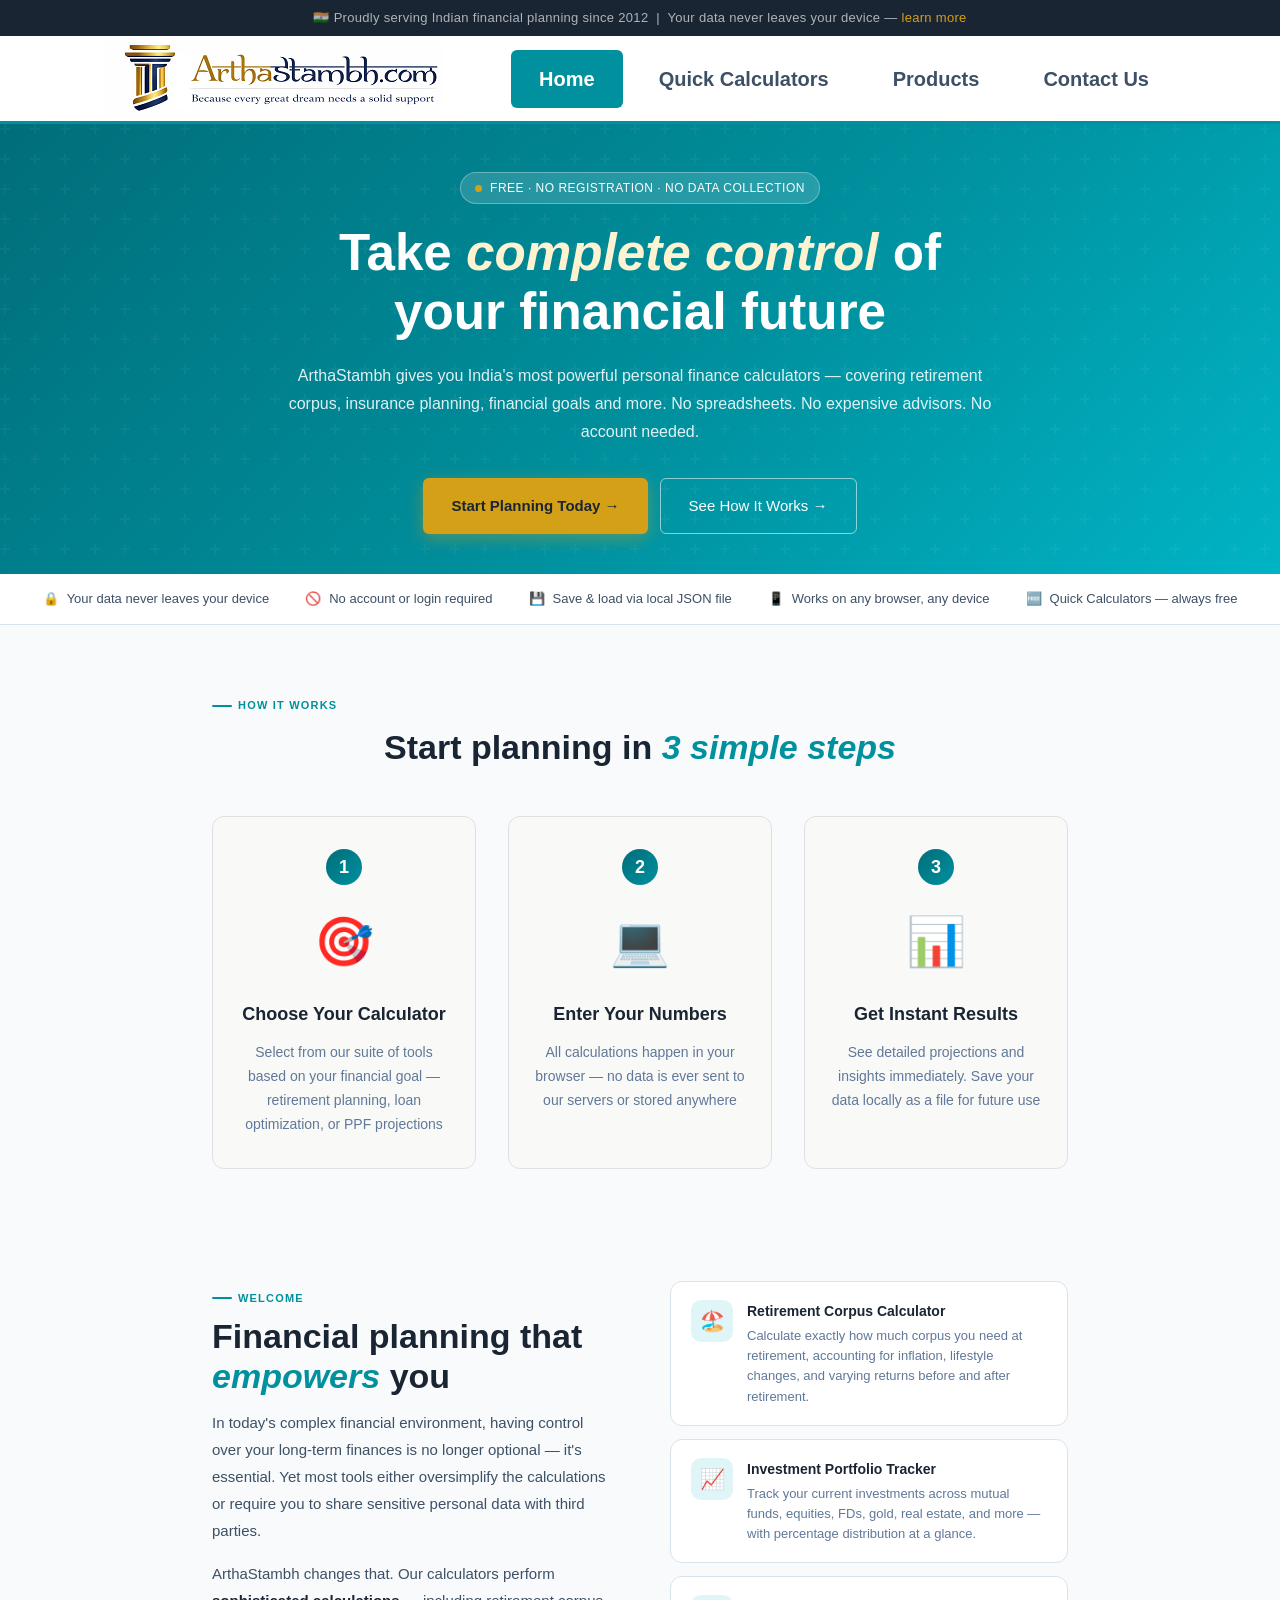
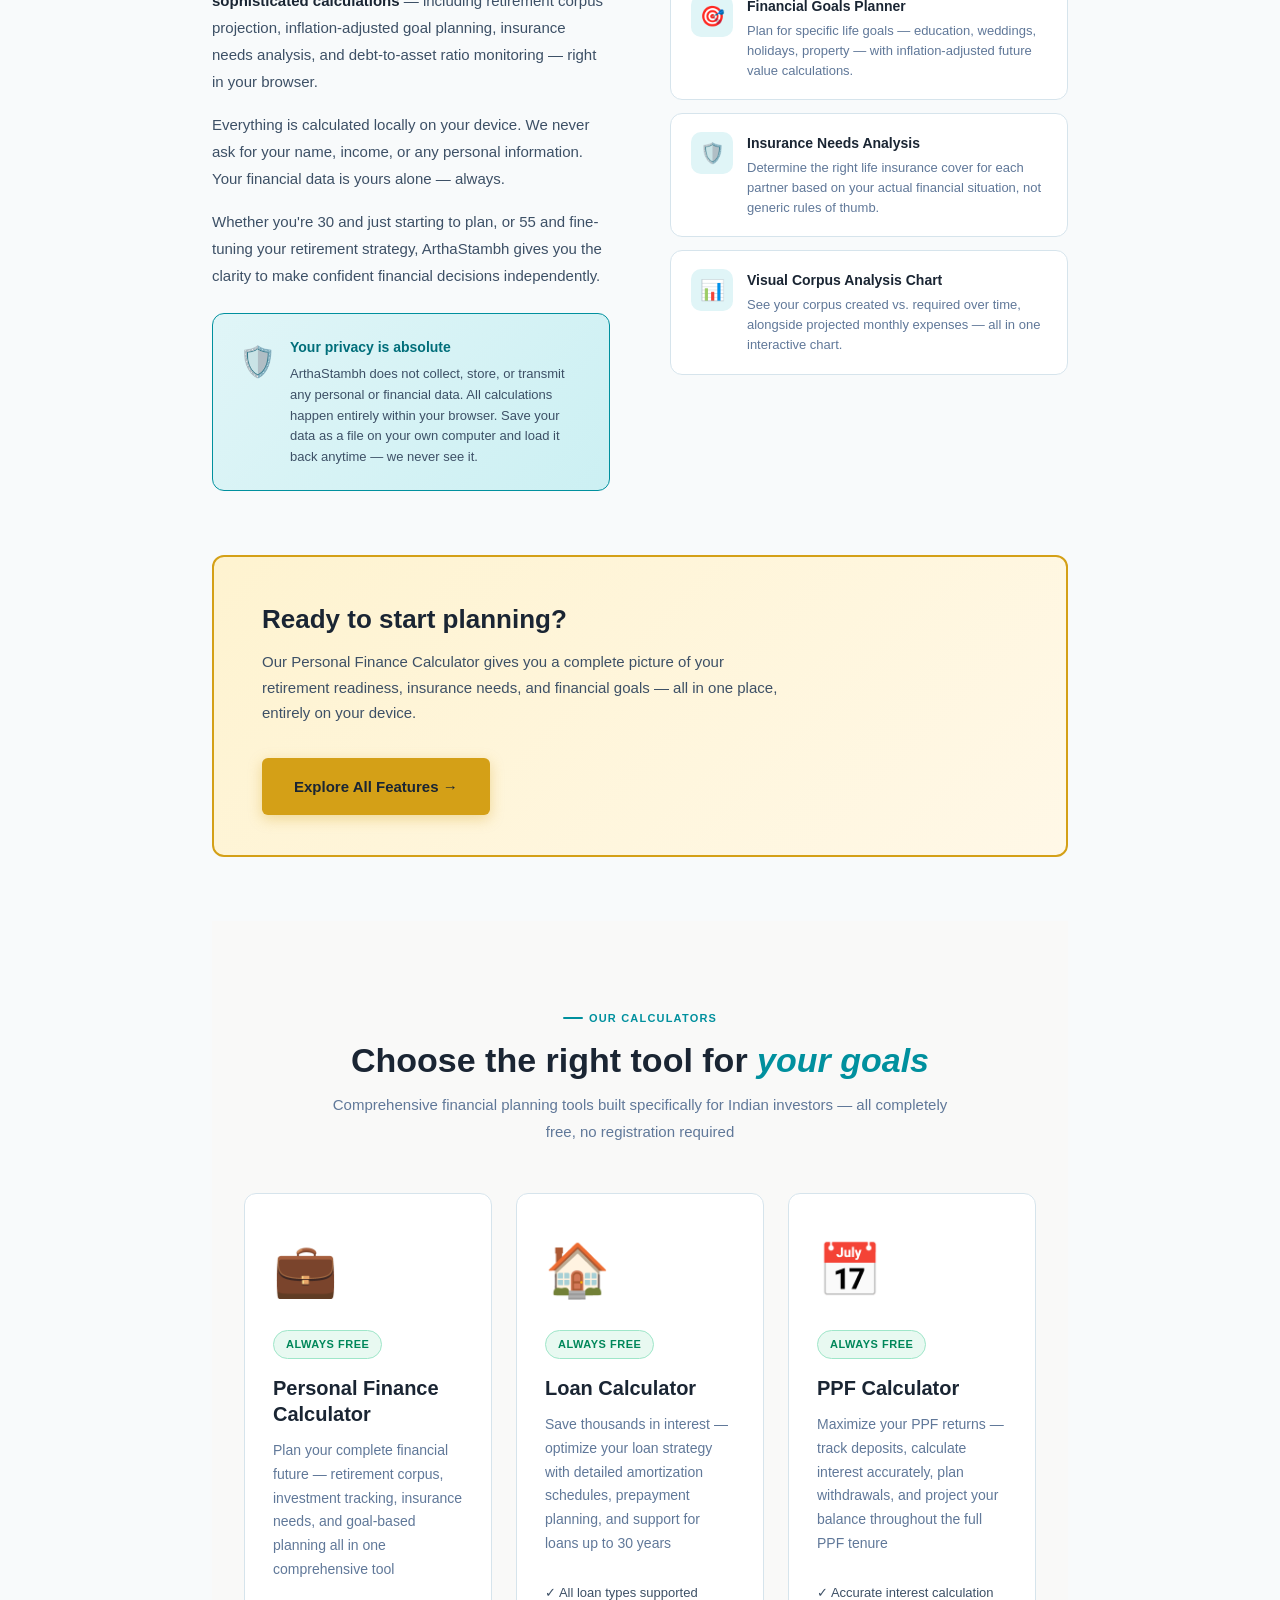
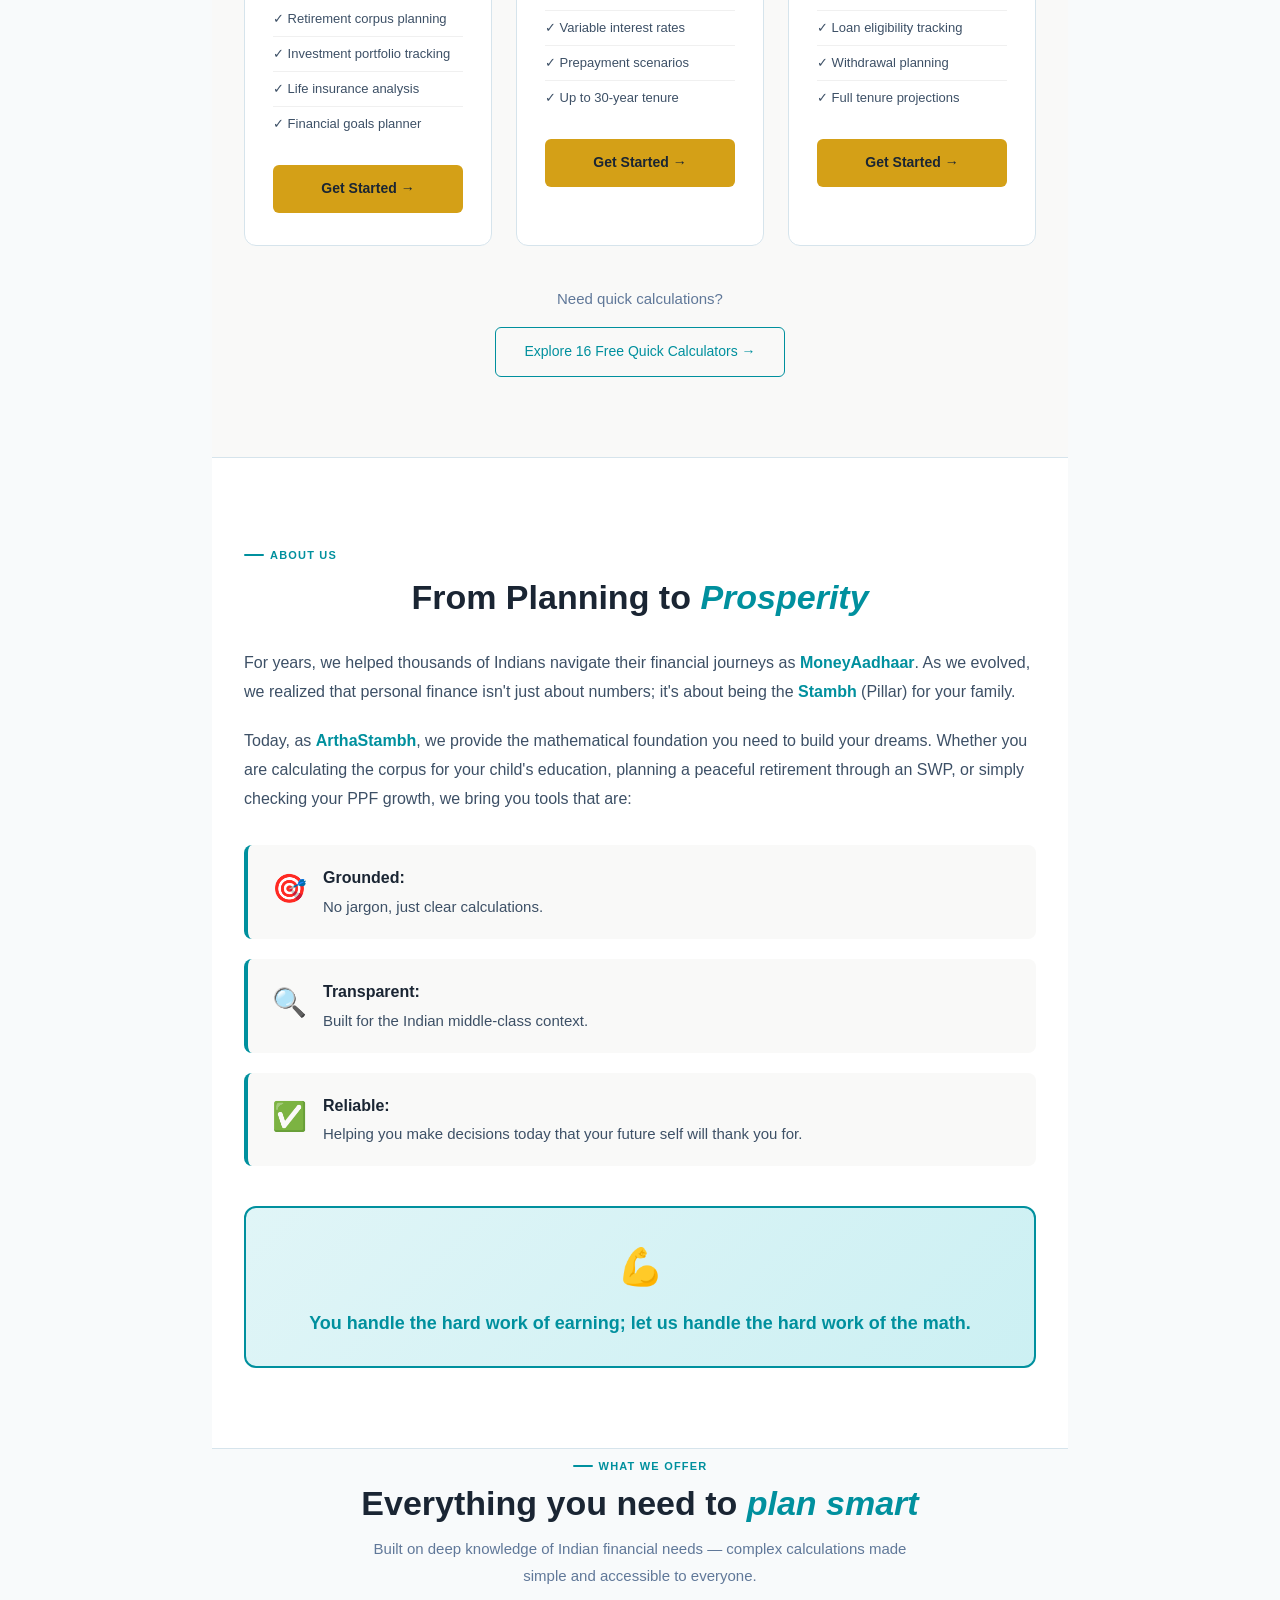
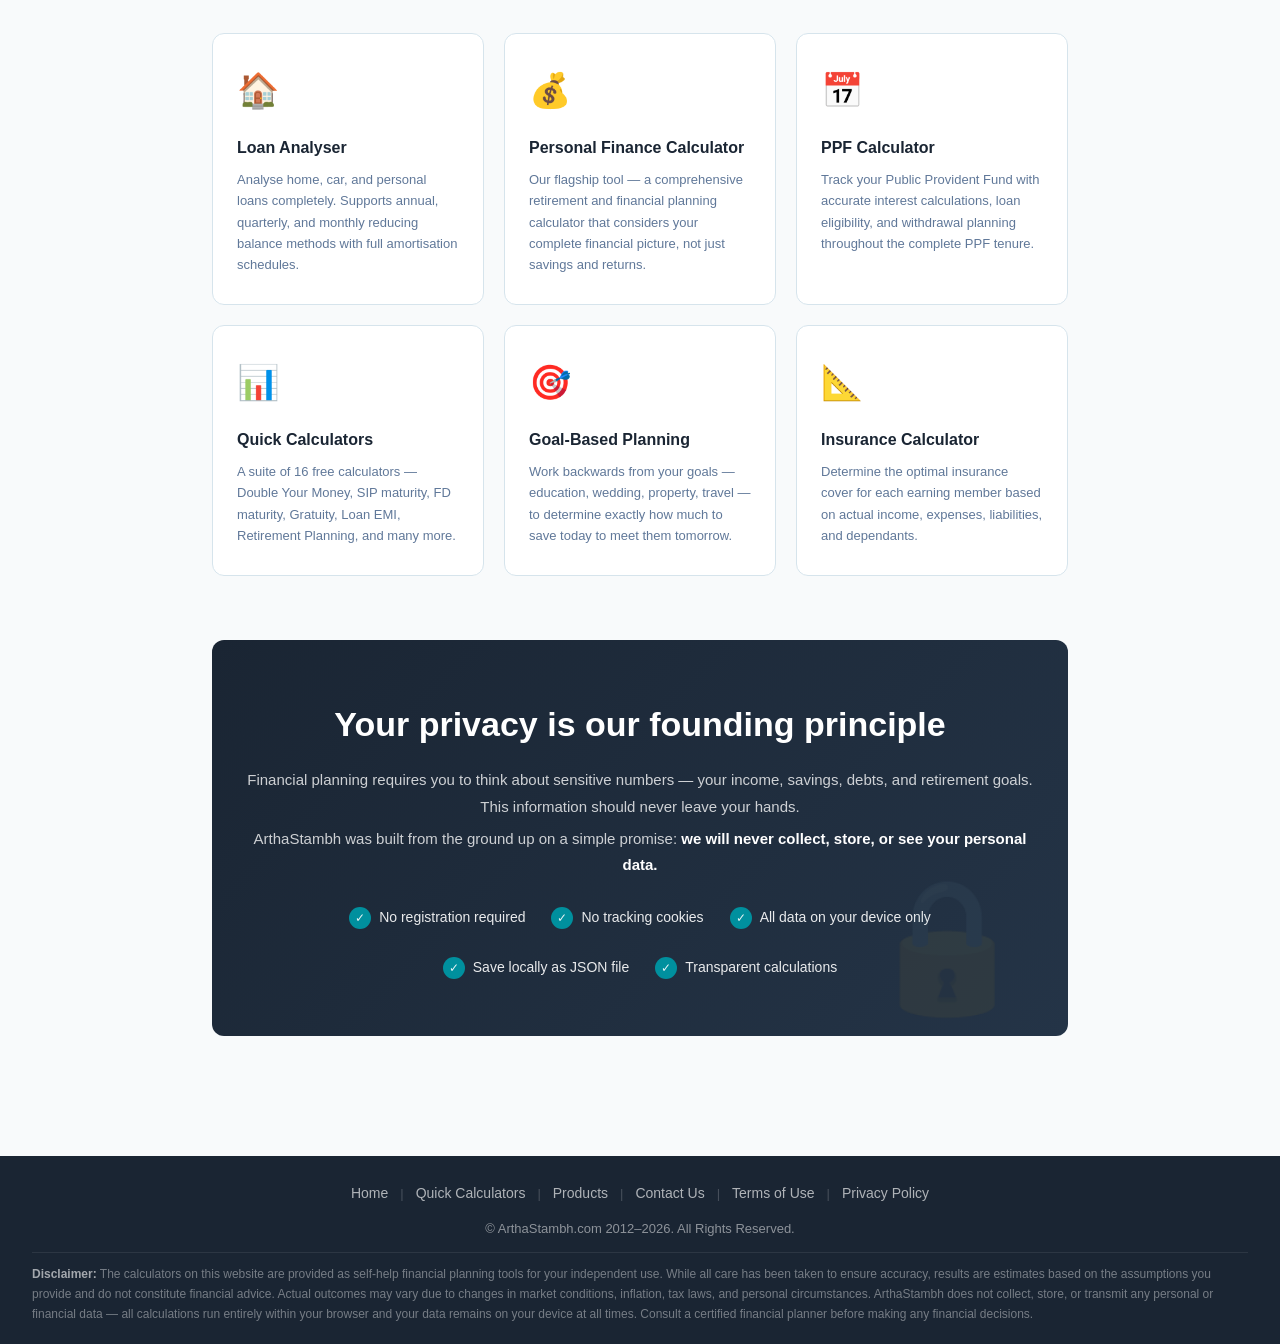
==== commit 23dc6b93: "Add files via upload" ====
--- a/index.html
+++ b/index.html
@@ -10,13 +10,19 @@
 
   gtag('config', 'G-GFXVPNLB74');
 </script>
-<script async src="https://pagead2.googlesyndication.com/pagead/js/adsbygoogle.js?client=ca-pub-2303770276201584"
-     crossorigin="anonymous"></script>
-<script>(function(s){s.dataset.zone='10754659',s.src='https://nap5k.com/tag.min.js'})([document.documentElement, document.body].filter(Boolean).pop().appendChild(document.createElement('script')))</script>
     <meta charset="UTF-8">
     <meta name="viewport" content="width=device-width, initial-scale=1.0">
     <title>ArthaStambh.com – Personal Finance & Retirement Planning</title>
     <meta name="description" content="India's most comprehensive personal finance and retirement planning calculators. No registration, no data collection.">
+    <meta name="keywords" content="financial planning tool India, free financial calculator, ArthaStambh calculator, personal finance calculator India, retirement planning calculator, retirement corpus calculator, loan calculator, ppf calculator">
+    <meta name="robots" content="index, follow">
+
+    <!-- Open Graph / Social Media Meta Tags -->
+    <meta property="og:type" content="website">
+    <meta property="og:title" content="ArthaStambh.com – Personal Finance & Retirement Planning">
+    <meta property="og:description" content="India's most comprehensive personal finance and retirement planning calculators. No registration, no data collection.">
+    <meta property="og:url" content="https://arthastambh.com">
+    
     <link rel="icon" href="images/favicon.ico" type="image/x-icon">
     <link rel="stylesheet" href="site.css">
     <style>
@@ -363,7 +369,7 @@
         </div>
         <div style="text-align:center;margin-top:40px">
             <p style="font-size:15px;color:#607899;margin-bottom:16px">Need quick calculations?</p>
-            <a href="quick-calculators.html" class="btn-secondary">Explore 17+ Free Quick Calculators →</a>
+            <a href="quick-calculators.html" class="btn-secondary">Explore 16 Free Quick Calculators →</a>
         </div>
     </div>
 </section>
@@ -420,7 +426,7 @@
       <div class="oc"><span class="oi">🏠</span><h3>Loan Analyser</h3><p>Analyse home, car, and personal loans completely. Supports annual, quarterly, and monthly reducing balance methods with full amortisation schedules.</p></div>
       <div class="oc"><span class="oi">💰</span><h3>Personal Finance Calculator</h3><p>Our flagship tool — a comprehensive retirement and financial planning calculator that considers your complete financial picture, not just savings and returns.</p></div>
       <div class="oc"><span class="oi">📅</span><h3>PPF Calculator</h3><p>Track your Public Provident Fund with accurate interest calculations, loan eligibility, and withdrawal planning throughout the complete PPF tenure.</p></div>
-      <div class="oc"><span class="oi">📊</span><h3>Quick Calculators</h3><p>A suite of 17+ free calculators — Double Your Money, SIP maturity, FD maturity, Gratuity, Loan EMI, Retirement Planning, and many more.</p></div>
+      <div class="oc"><span class="oi">📊</span><h3>Quick Calculators</h3><p>A suite of 16 free calculators — Double Your Money, SIP maturity, FD maturity, Gratuity, Loan EMI, Retirement Planning, and many more.</p></div>
       <div class="oc"><span class="oi">🎯</span><h3>Goal-Based Planning</h3><p>Work backwards from your goals — education, wedding, property, travel — to determine exactly how much to save today to meet them tomorrow.</p></div>
       <div class="oc"><span class="oi">📐</span><h3>Insurance Calculator</h3><p>Determine the optimal insurance cover for each earning member based on actual income, expenses, liabilities, and dependants.</p></div>
     </div>
@@ -445,7 +451,5 @@
 </div>
 <div id="footer-placeholder"></div>
 <script src="site.js"></script>
-<script src="https://pl28949456.profitablecpmratenetwork.com/32/10/57/321057046abf4a573f514b71e47536ce.js"></script>
-<script type="text/javascript"> var infolinks_pid = 3444306; var infolinks_wsid = 0; </script> <script type="text/javascript" src="//resources.infolinks.com/js/infolinks_main.js"></script>
 </body>
 </html>
--- a/site.css
+++ b/site.css
@@ -40,13 +40,12 @@
 .ad-col-right {
     width: 160px;
     flex-shrink: 0;
+    position: sticky;
+    top: 10px;
+    background: transparent;
 }
 .ad-slot {
-    position: sticky;
-    top: 100px;
-    width: 160px;
-    min-height: 100vh;
-    background: transparent;
+    min-height: 300px;
 }
 .page-body-wrap {
     display: flex;
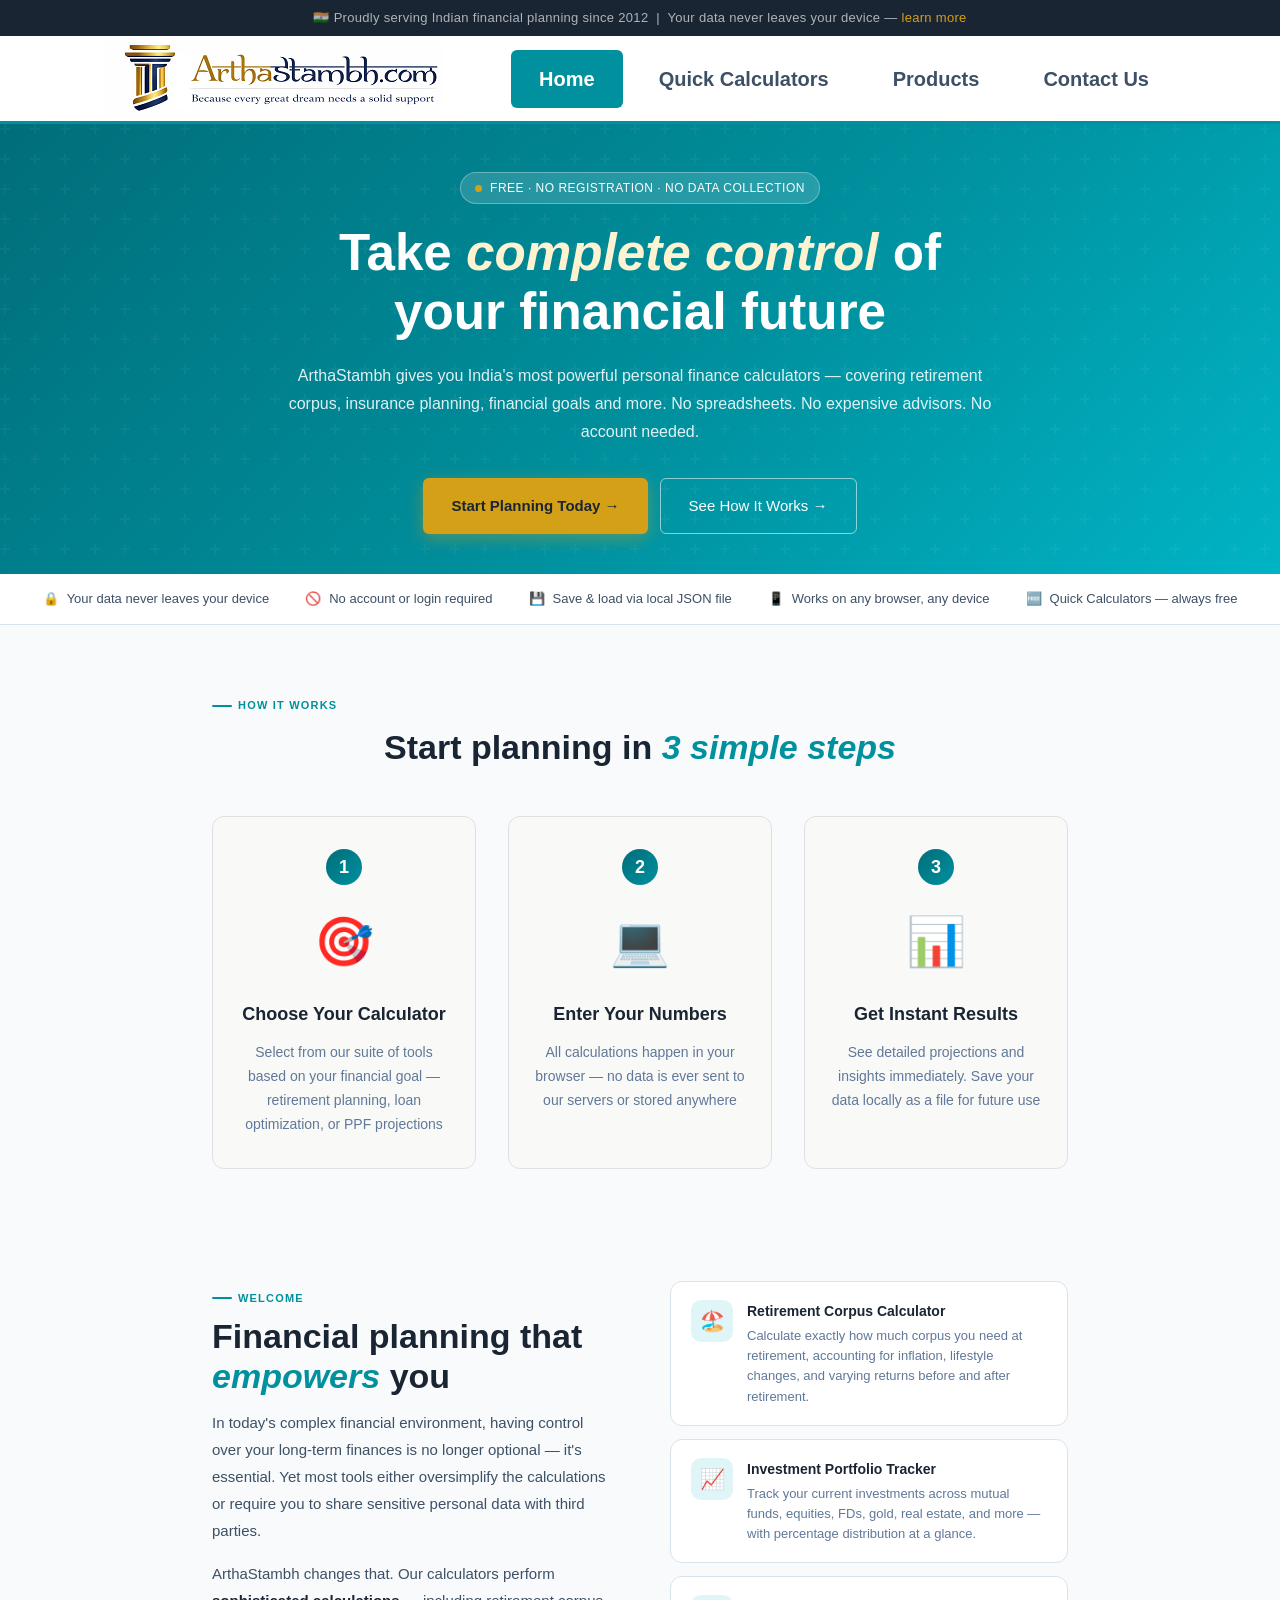
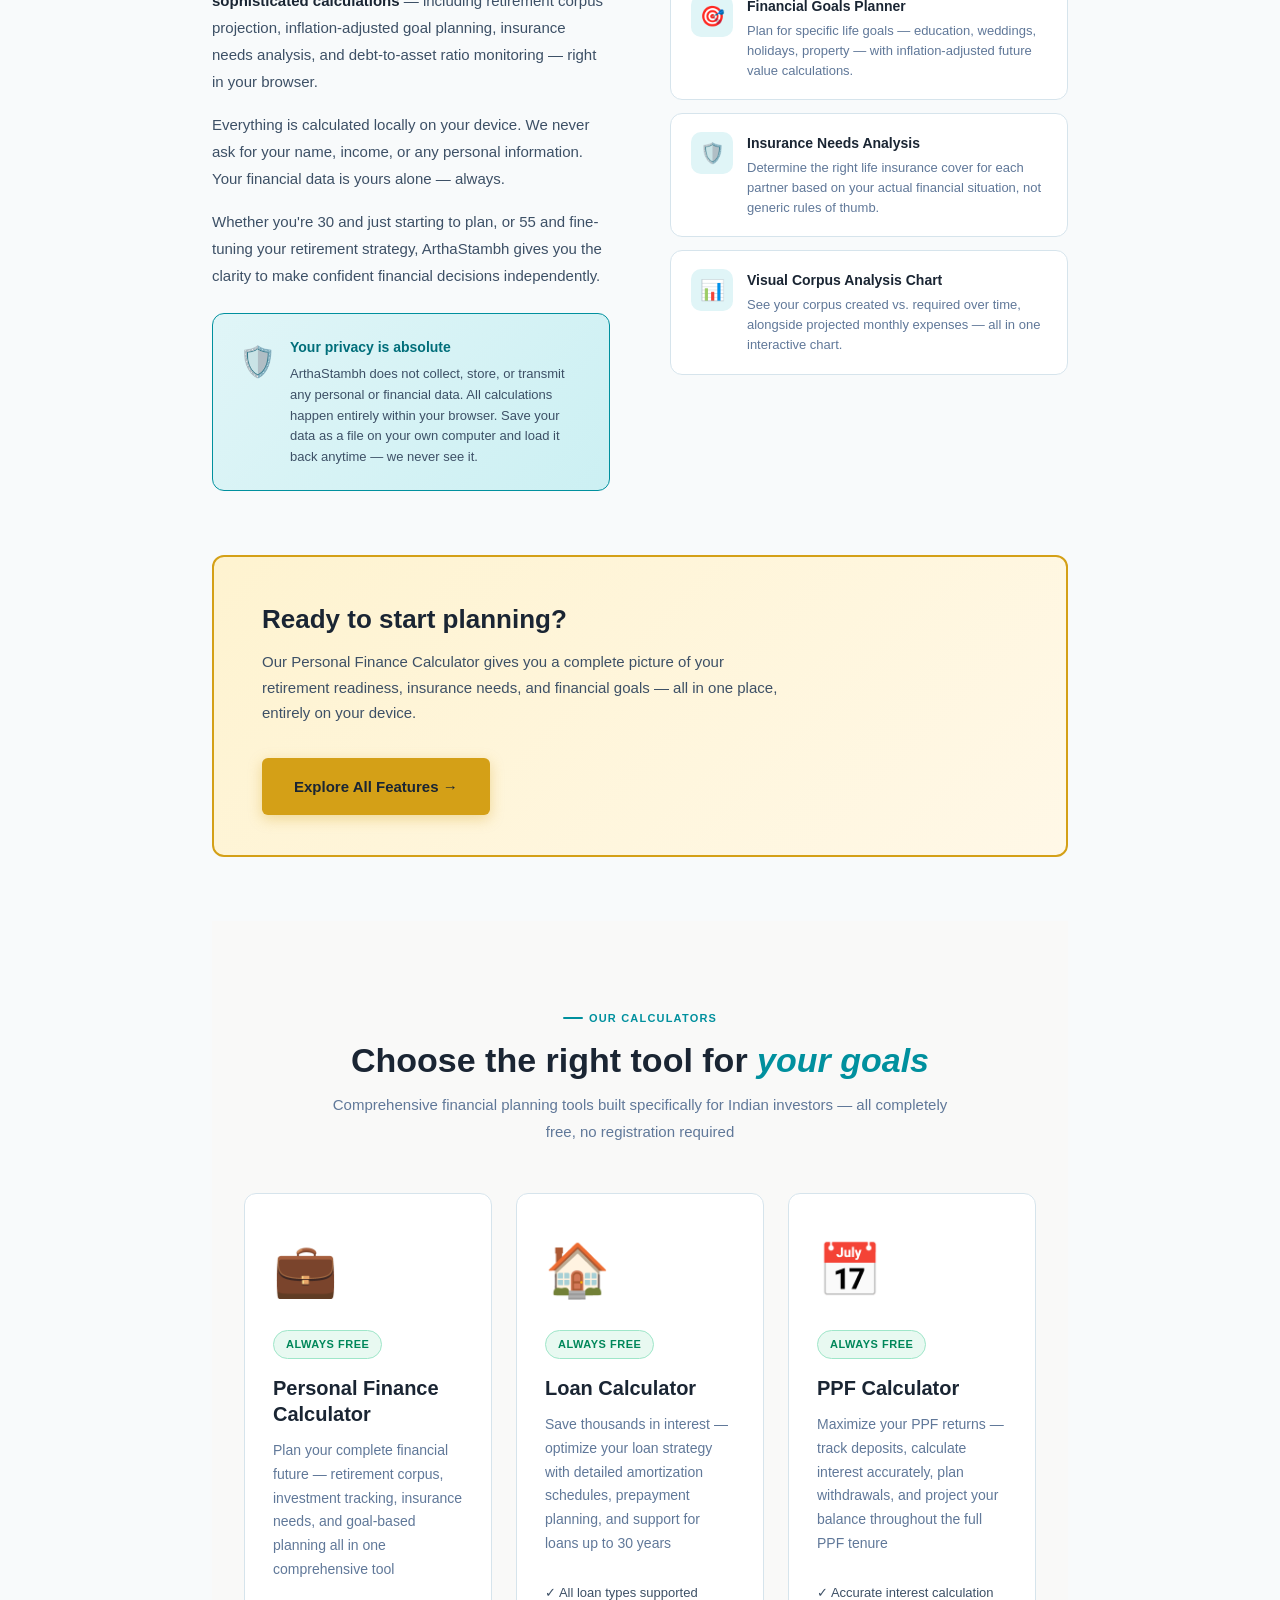
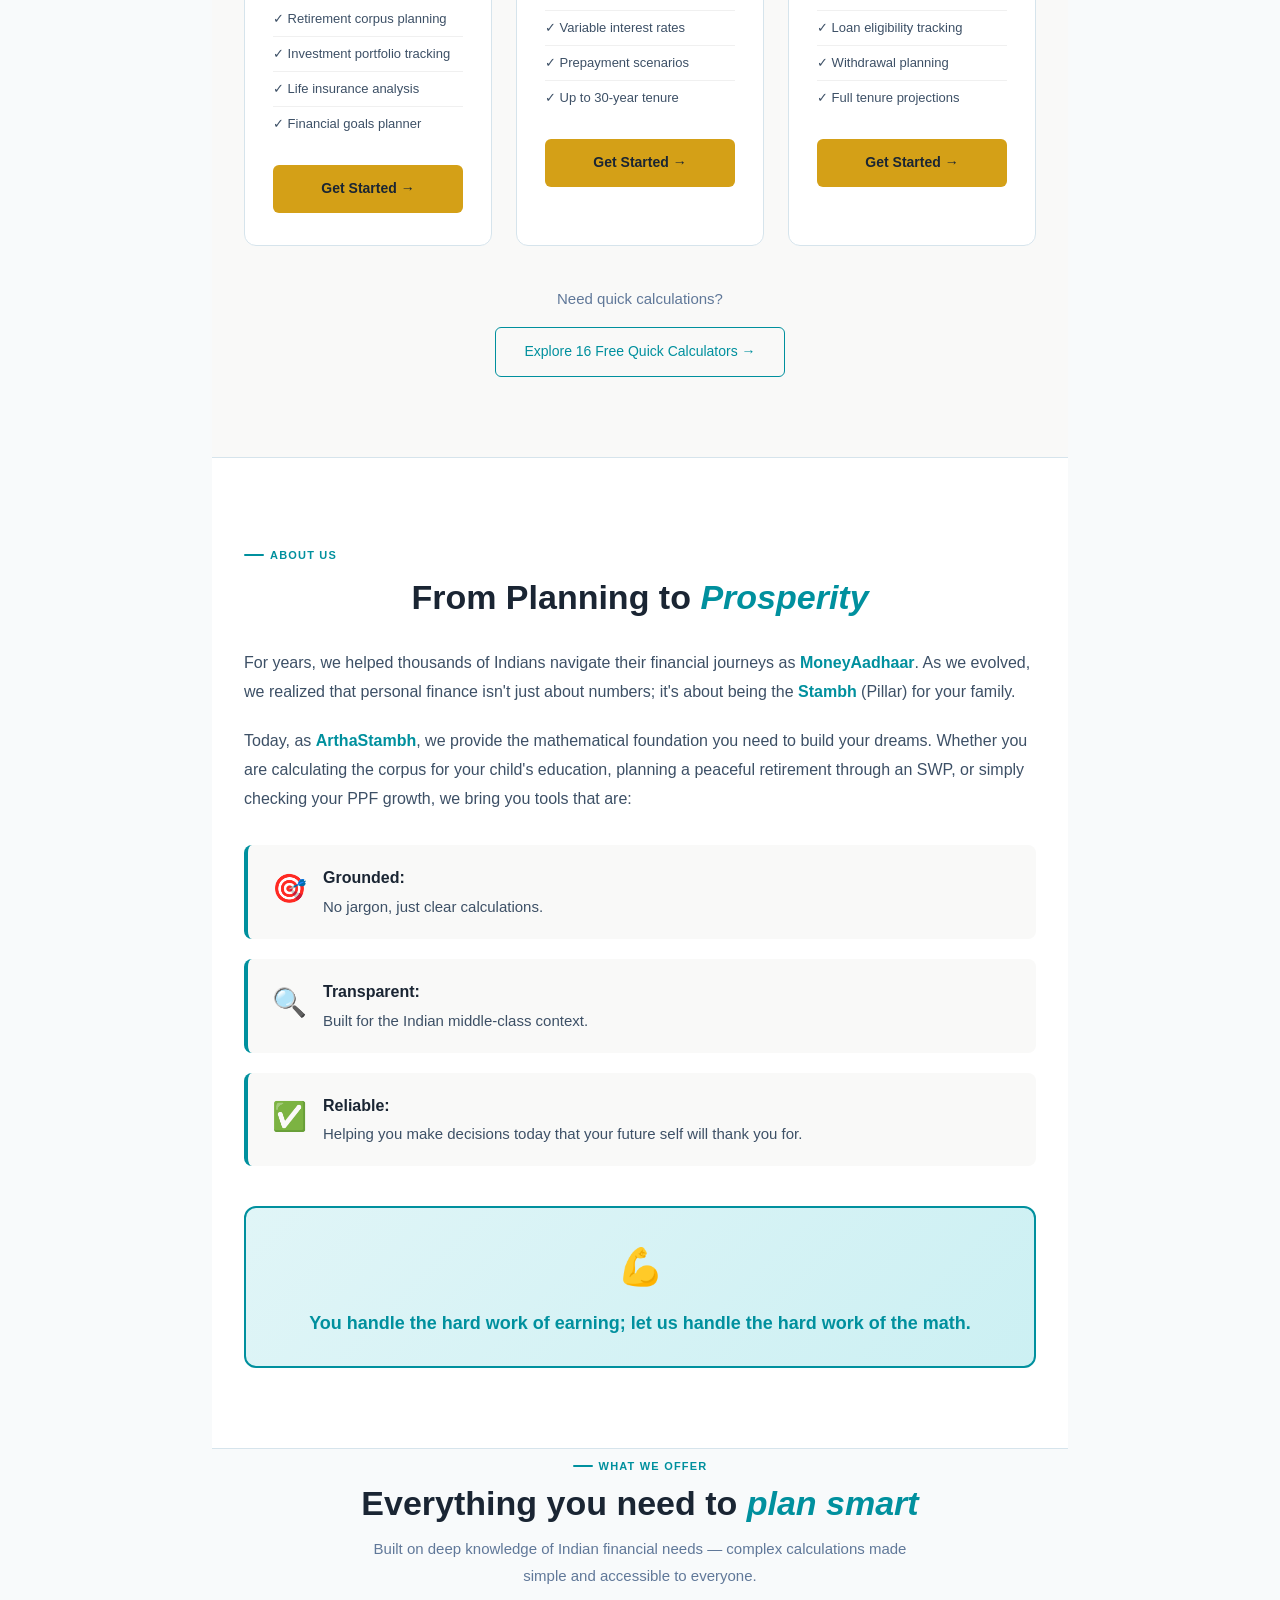
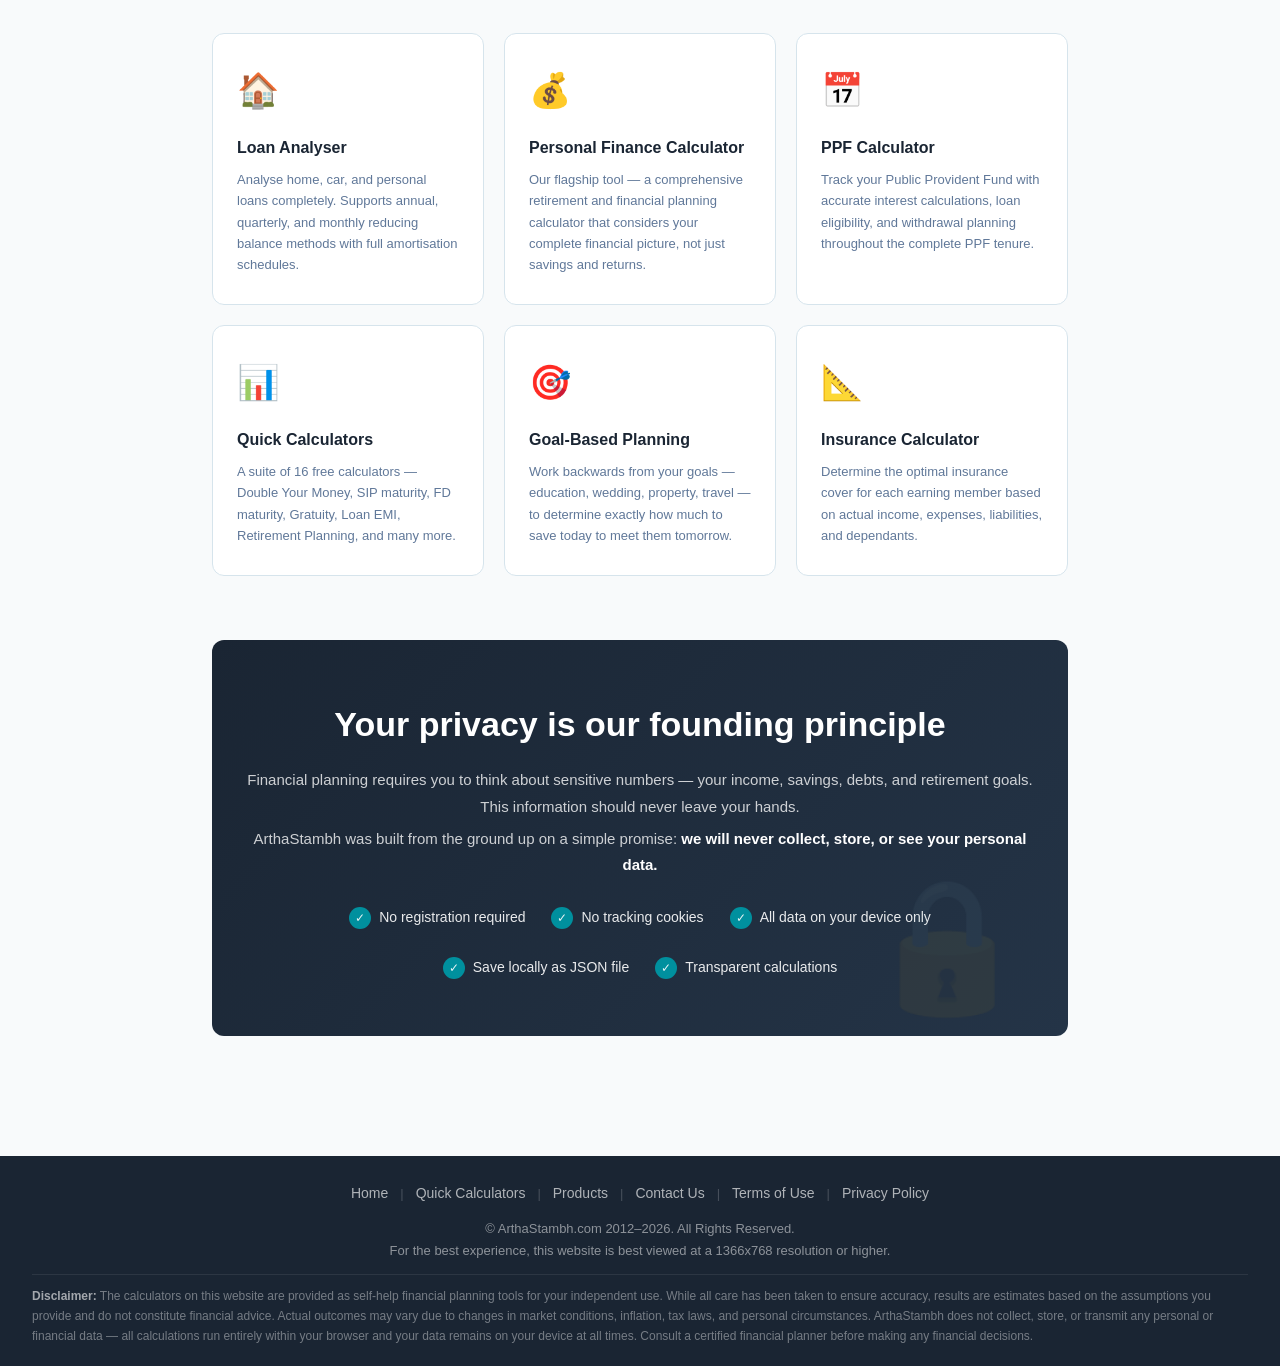
==== commit ceb2eab5: "Add files via upload" ====
--- a/index.html
+++ b/index.html
@@ -16,6 +16,7 @@
     <meta name="description" content="India's most comprehensive personal finance and retirement planning calculators. No registration, no data collection.">
     <meta name="keywords" content="financial planning tool India, free financial calculator, ArthaStambh calculator, personal finance calculator India, retirement planning calculator, retirement corpus calculator, loan calculator, ppf calculator">
     <meta name="robots" content="index, follow">
+    <link rel="canonical" href="https://arthastambh.com">
 
     <!-- Open Graph / Social Media Meta Tags -->
     <meta property="og:type" content="website">
@@ -123,8 +124,6 @@
             .calc-cards-grid{grid-template-columns:1fr;gap:20px}
         }
 
-        
-
         /* About Us Section */
         .about-us-section{background:#fff;padding:80px 32px;border-bottom:1px solid #D6E4EC}
         .about-us-inner{max-width:900px;margin:0 auto}
@@ -223,6 +222,9 @@
             .trust-inner{flex-direction:column;gap:8px}
         }
     </style>
+
+<script async src="https://pagead2.googlesyndication.com/pagead/js/adsbygoogle.js?client=ca-pub-2303770276201584" crossorigin="anonymous"></script>
+
 </head>
 <body>
 <div id="header-placeholder"></div>
@@ -241,10 +243,7 @@
     </div>
 </section>
 
-
-
-
-  <div class="trust-bar">
+<div class="trust-bar">
   <div class="trust-inner">
     <div class="trust-item"><span>🔒</span> Your data never leaves your device</div>
     <div class="trust-item"><span>🚫</span> No account or login required</div>
@@ -254,9 +253,28 @@
   </div>
 </div>
 
-
-
 <div id="page-body-wrap" class="page-body-wrap">
+<div class="ad-col-left">
+    <div class="ad-slot">
+        <script>
+          if (typeof atAsyncOptions !== 'object') var atAsyncOptions = [];
+          atAsyncOptions.push({
+            key: 'add9795dda13cd521a60e91fce82d442',
+            format: 'js',
+            async: true,
+            container: 'atContainer-add9795dda13cd521a60e91fce82d442',
+            params: {},
+          });
+          var script = document.createElement('script');
+          script.type = 'text/javascript';
+          script.async = true;
+          script.src = 'https://www.highperformanceformat.com/add9795dda13cd521a60e91fce82d442/invoke.js';
+          document.getElementsByTagName('head')[0].appendChild(script);
+        </script>
+        <div id="atContainer-add9795dda13cd521a60e91fce82d442"></div>
+    </div>
+</div>
+
 <main class="page-content" style="padding-top:64px">
 <section class="how-it-works">
     <div class="hiw-inner">
@@ -448,6 +466,21 @@
   </section>
 </main>
 
+<div class="ad-col-right">
+    <div class="ad-slot">
+        <script>
+          atOptions = {
+            'key' : '3bb2f4d70a20f00dedd1ed3d9c8895b1',
+            'format' : 'iframe',
+            'height' : 600,
+            'width' : 160,
+            'params' : {}
+          };
+        </script>
+        <script async src="https://www.highperformanceformat.com/3bb2f4d70a20f00dedd1ed3d9c8895b1/invoke.js"></script>
+    </div>
+</div>
+
 </div>
 <div id="footer-placeholder"></div>
 <script src="site.js"></script>
